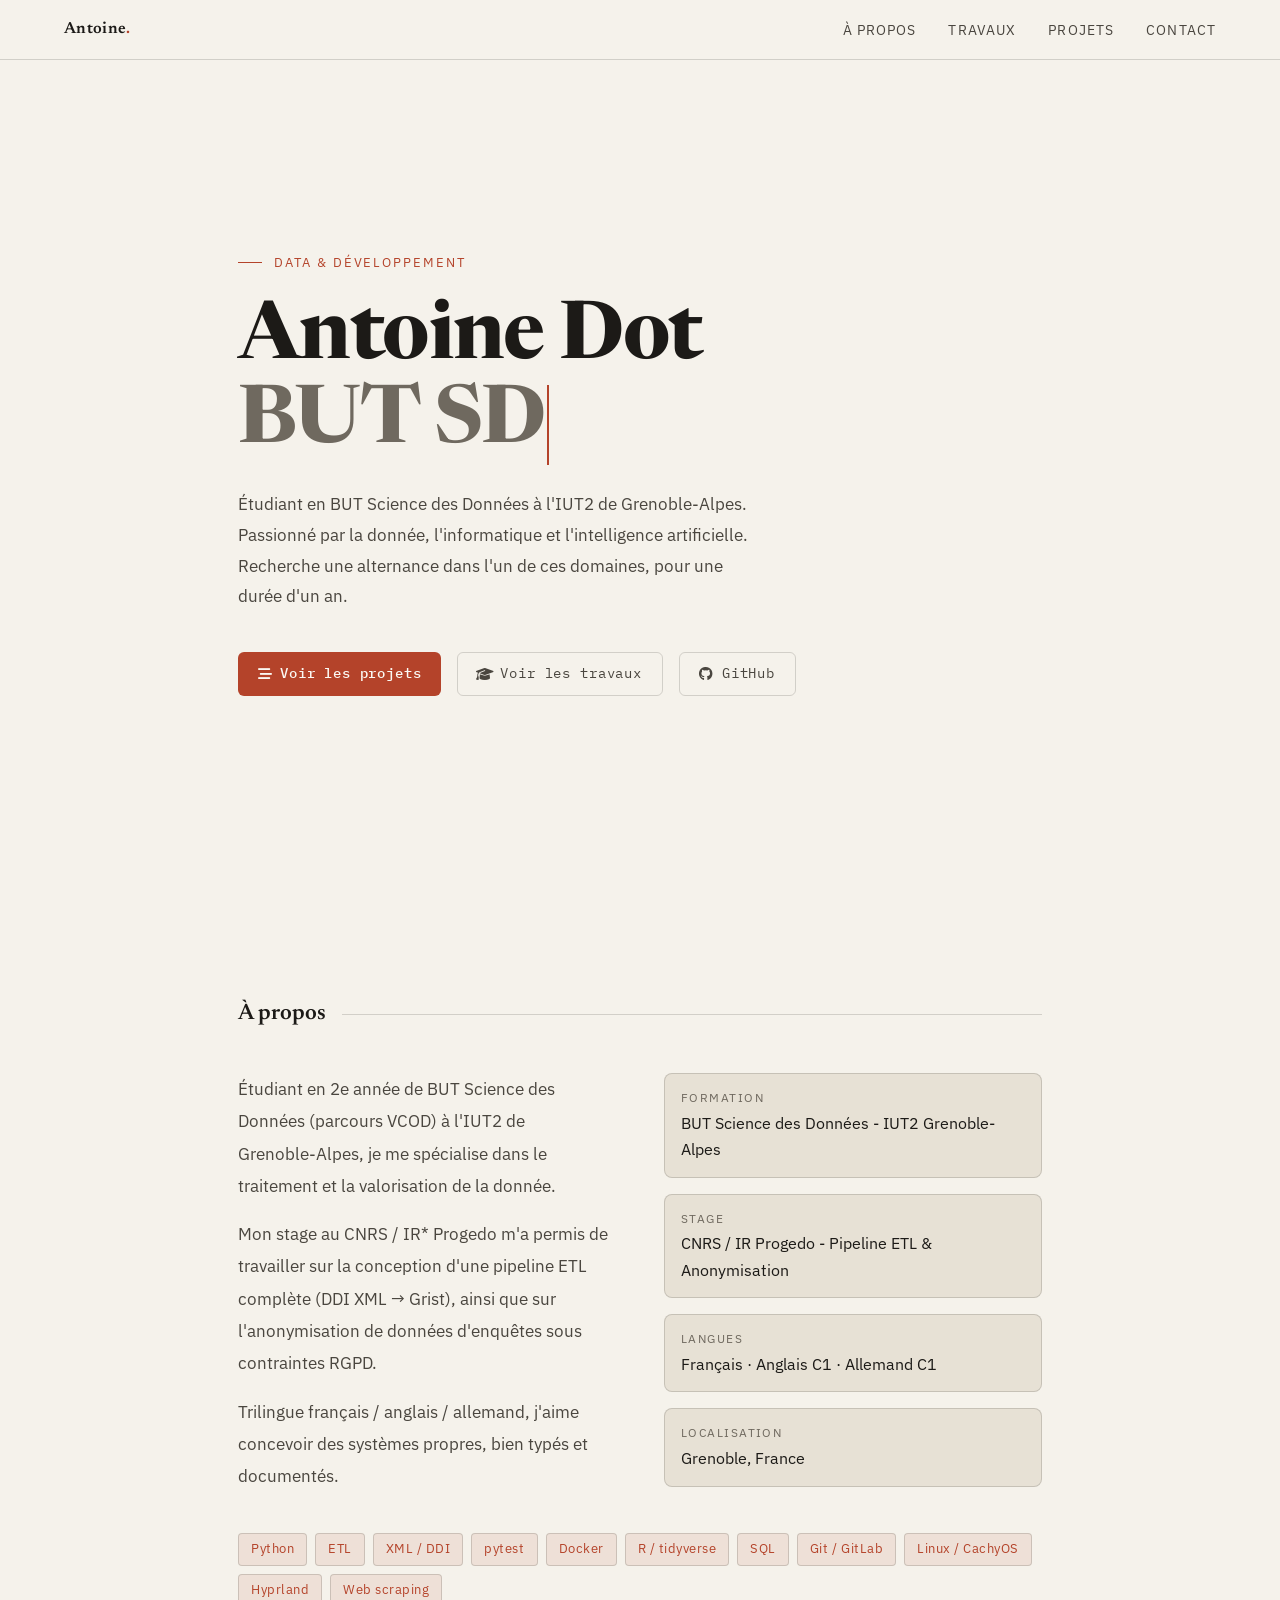
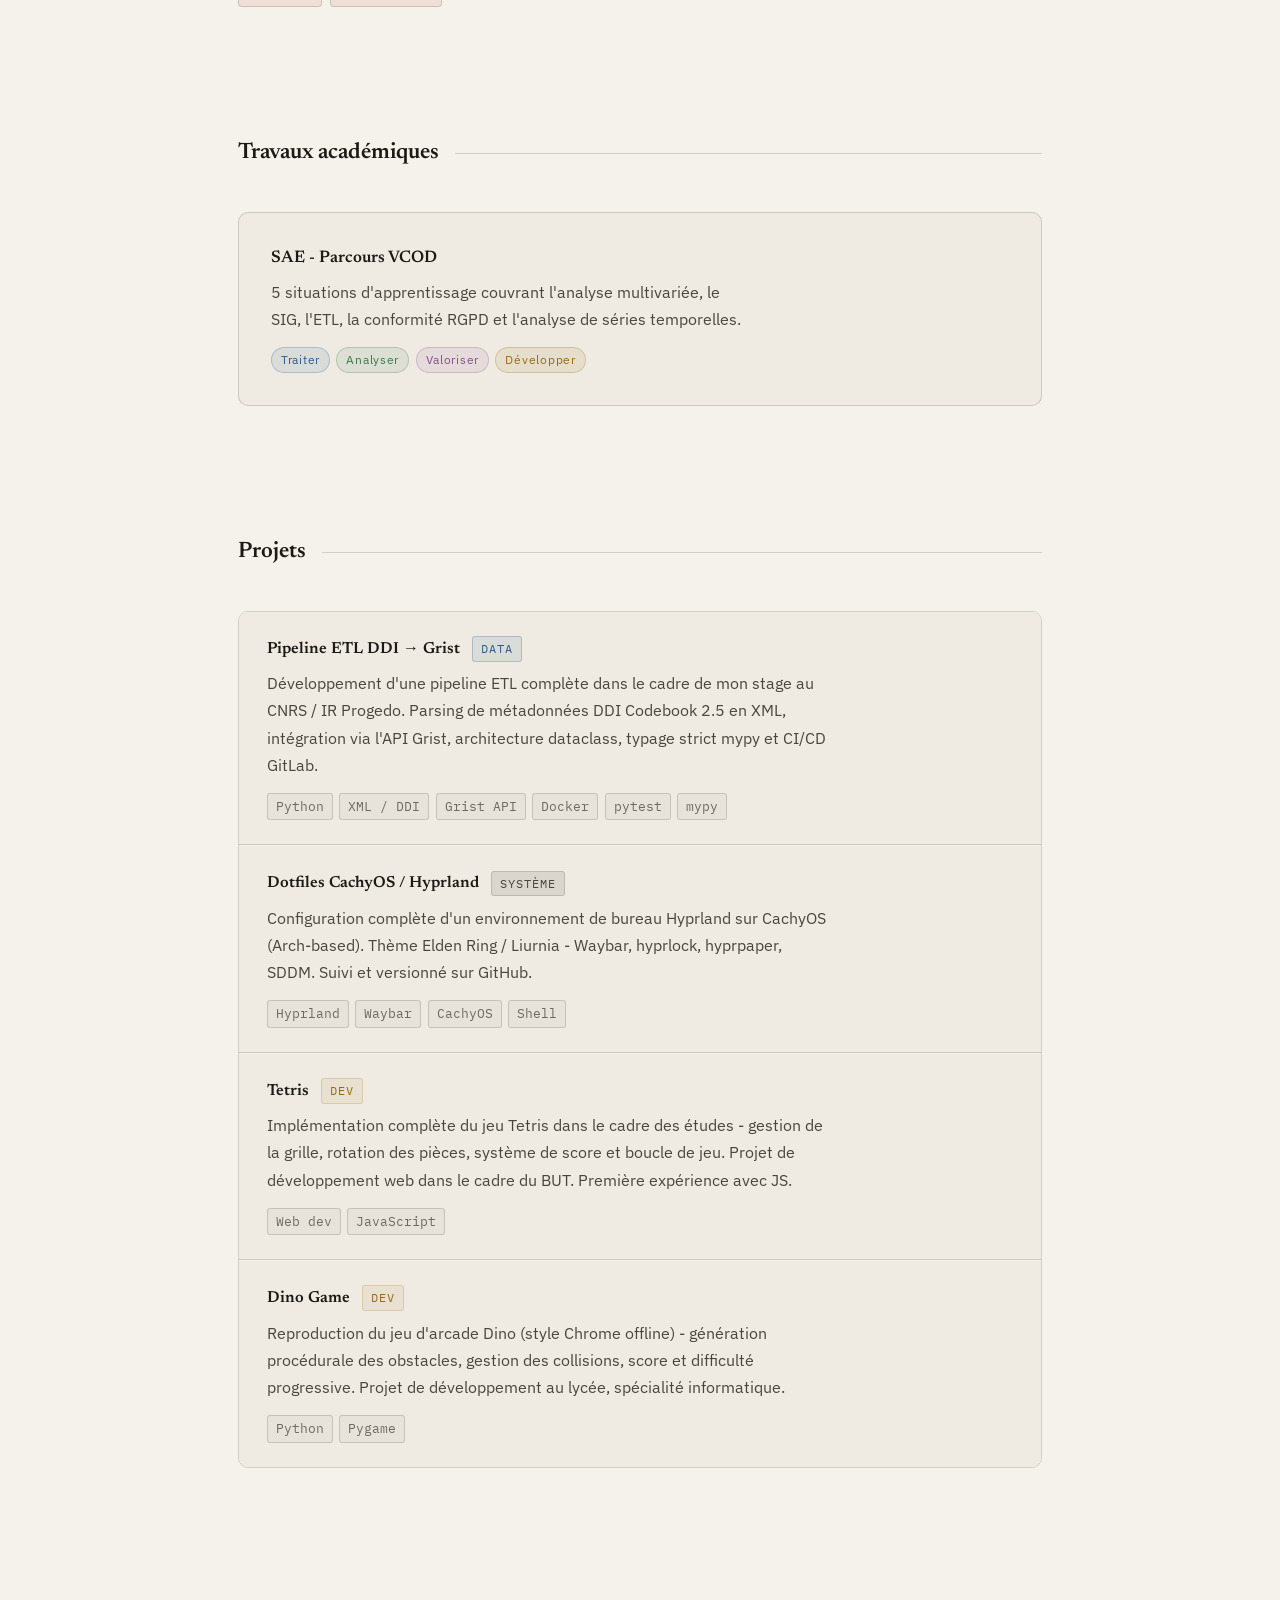
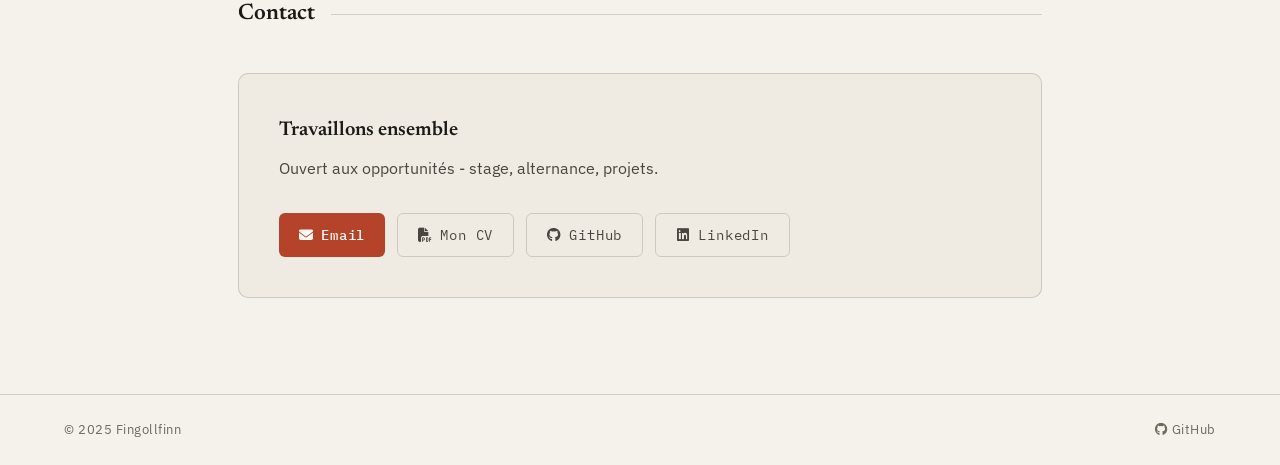
==== index.html @ bd3922f8 "style(theme): switch to editorial paper/ink palette and serif typography - light paper background, n" ====
<!DOCTYPE html>
<html lang="fr">
<head>
  <meta charset="UTF-8" />
  <meta name="viewport" content="width=device-width, initial-scale=1.0" />
  <title>Antoine - Portfolio</title>
  <link rel="preconnect" href="https://fonts.googleapis.com" />
  <link rel="preconnect" href="https://fonts.gstatic.com" crossorigin />
  <link rel="stylesheet" href="https://cdnjs.cloudflare.com/ajax/libs/font-awesome/6.5.1/css/all.min.css" integrity="sha512-DTOQO9RWCH3ppGqcWaEA1BIZOC6xxalwEsw9c2QQeAIftl+Vegovlnee1c9QX4TctnWMn13TZye+giMm8e2LwA==" crossorigin="crossorigin" referrerpolicy="no-referrer" />
  <link href="https://fonts.googleapis.com/css2?family=IBM+Plex+Mono:wght@400;500&family=IBM+Plex+Sans:ital,wght@0,400;0,500;0,600;1,400&family=Newsreader:ital,opsz,wght@0,6..72,400..700;1,6..72,400..700&display=swap" rel="stylesheet" />
  <link rel="stylesheet" href="styles/base.css" />
  <link rel="stylesheet" href="styles/style.css" />
</head>
<body>
 
  <!-- NAV -->
  <nav>
    <a href="#hero" class="nav-logo">Antoine<span>.</span></a>
    <ul class="nav-links">
      <li><a href="#about">À propos</a></li>
      <li><a href="#academic">Travaux</a></li>
      <li><a href="#projects">Projets</a></li>
      <li><a href="#contact">Contact</a></li>
    </ul>
  </nav>
 
  <main>
 
    <!-- HERO -->
    <section id="hero">
      <p class="hero-tag">Data &amp; Développement</p>
      <h1>
        Antoine Dot<br/>
        <span class="dim">BUT SD</span><span class="cursor"></span>
      </h1>
      <p class="hero-desc">
        Étudiant en BUT Science des Données à l'IUT2 de Grenoble&#8209;Alpes.
        Passionné par la donnée, l'informatique et l'intelligence artificielle.
        Recherche une alternance dans l'un de ces domaines, pour une durée d'un an.
      </p>
      <div class="hero-links">
        <a href="#projects" class="btn btn-primary">
          <i class="fa-solid fa-bars-staggered"></i>
          Voir les projets
        </a>
        <a href="#academic" class="btn btn-ghost">
          <i class="fa-solid fa-graduation-cap"></i>
          Voir les travaux
        </a>
        <a href="https://github.com/Fingollfinn" target="_blank" rel="noopener" class="btn btn-ghost">
          <i class="fa-brands fa-github"></i>
          GitHub
        </a>
      </div>
    </section>
 
    <!-- ABOUT -->
    <section id="about">
      <div class="section-header"><h2>À propos</h2></div>
      <div class="about-grid">
        <div class="about-text">
          <p>
            Étudiant en 2e année de BUT Science des Données (parcours VCOD) à l'IUT2 de Grenoble&#8209;Alpes,
            je me spécialise dans le traitement et la valorisation de la donnée.
          </p>
          <p>
            Mon stage au CNRS&nbsp;/ IR* Progedo m'a permis de travailler sur la conception d'une
            pipeline ETL complète (DDI XML → Grist), ainsi que sur l'anonymisation de données d'enquêtes
            sous contraintes RGPD.
          </p>
          <p>
            Trilingue français&nbsp;/ anglais&nbsp;/ allemand, j'aime concevoir des systèmes
            propres, bien typés et documentés.
          </p>
        </div>
        <div class="about-meta">
          <div class="meta-item">
            <span class="meta-label">Formation</span>
            <span class="meta-value">BUT Science des Données - IUT2 Grenoble-Alpes</span>
          </div>
          <div class="meta-item">
            <span class="meta-label">Stage</span>
            <span class="meta-value">CNRS / IR Progedo - Pipeline ETL &amp; Anonymisation</span>
          </div>
          <div class="meta-item">
            <span class="meta-label">Langues</span>
            <span class="meta-value">Français · Anglais C1 · Allemand C1</span>
          </div>
          <div class="meta-item">
            <span class="meta-label">Localisation</span>
            <span class="meta-value">Grenoble, France</span>
          </div>
        </div>
      </div>
      <div class="skills-strip">
        <span class="skill-tag">Python</span>
        <span class="skill-tag">ETL</span>
        <span class="skill-tag">XML / DDI</span>
        <span class="skill-tag">pytest</span>
        <span class="skill-tag">Docker</span>
        <span class="skill-tag">R / tidyverse</span>
        <span class="skill-tag">SQL</span>
        <span class="skill-tag">Git / GitLab</span>
        <span class="skill-tag">Linux / CachyOS</span>
        <span class="skill-tag">Hyprland</span>
        <span class="skill-tag">Web scraping</span>
      </div>
    </section>

    <!-- ACADEMIC -->
    <section id="academic">
      <div class="section-header"><h2>Travaux académiques</h2></div>
      <a href="academic/academic.html" class="academic-teaser">
        <div>
          <h3>SAE - Parcours VCOD</h3>
          <p>
            5 situations d'apprentissage couvrant l'analyse multivariée, le SIG, l'ETL,
            la conformité RGPD et l'analyse de séries temporelles.
          </p>
          <div class="comp-strip">
            <span class="comp-chip chip-t">Traiter</span>
            <span class="comp-chip chip-a">Analyser</span>
            <span class="comp-chip chip-v">Valoriser</span>
            <span class="comp-chip chip-d">Développer</span>
          </div>
        </div>
        <span class="teaser-arrow" aria-hidden="true">Voir plus ↗</span>
      </a>
    </section>
 
    <!-- PROJECTS -->
    <section id="projects">
      <div class="section-header"><h2>Projets</h2></div>
      <div class="projects-list">
 
        <!-- Pipeline Grist -->
        <a class="project-card" href="https://github.com/Fingollfinn/grist_pipeline" target="_blank" rel="noopener" aria-label="Pipeline ETL DDI → Grist">
          <div>
            <div class="project-top">
              <span class="project-name">Pipeline ETL DDI → Grist</span>
              <span class="project-badge badge-data">Data</span>
            </div>
            <p class="project-desc">
              Développement d'une pipeline ETL complète dans le cadre de mon stage au CNRS&nbsp;/ IR Progedo.
              Parsing de métadonnées DDI Codebook&nbsp;2.5 en XML, intégration via l'API Grist,
              architecture dataclass, typage strict mypy et CI/CD GitLab.
            </p>
            <div class="project-stack">
              <span class="stack-tag">Python</span>
              <span class="stack-tag">XML / DDI</span>
              <span class="stack-tag">Grist API</span>
              <span class="stack-tag">Docker</span>
              <span class="stack-tag">pytest</span>
              <span class="stack-tag">mypy</span>
            </div>
          </div>
          <span class="project-arrow" aria-hidden="true">↗</span>
        </a>

        <!-- Dotfiles -->
        <a class="project-card" href="https://github.com/Fingollfinn/dotfiles_uw" target="_blank" rel="noopener" aria-label="Dotfiles CachyOS / Hyprland">
          <div>
            <div class="project-top">
              <span class="project-name">Dotfiles CachyOS / Hyprland</span>
              <span class="project-badge badge-sys">Système</span>
            </div>
            <p class="project-desc">
              Configuration complète d'un environnement de bureau Hyprland sur CachyOS (Arch-based).
              Thème Elden Ring / Liurnia - Waybar, hyprlock, hyprpaper, SDDM. Suivi et versionné sur GitHub.
            </p>
            <div class="project-stack">
              <span class="stack-tag">Hyprland</span>
              <span class="stack-tag">Waybar</span>
              <span class="stack-tag">CachyOS</span>
              <span class="stack-tag">Shell</span>
            </div>
          </div>
          <span class="project-arrow" aria-hidden="true">↗</span>
        </a>
 
        <!-- Tetris -->
        <a class="project-card" href="https://github.com/Fingollfinn/Projet_web_arcade" target="_blank" rel="noopener" aria-label="Tetris">
          <div>
            <div class="project-top">
              <span class="project-name">Tetris</span>
              <span class="project-badge badge-dev">Dev</span>
            </div>
            <p class="project-desc">
              Implémentation complète du jeu Tetris dans le cadre des études - gestion de la grille, rotation des pièces,
              système de score et boucle de jeu. Projet de développement web dans le cadre du BUT. Première expérience avec JS.
            </p>
            <div class="project-stack">
              <span class="stack-tag">Web dev</span>
              <span class="stack-tag">JavaScript</span>
            </div>
          </div>
          <span class="project-arrow" aria-hidden="true">↗</span>
        </a>
 
        <!-- Dino Game -->
        <a class="project-card" href="https://github.com/Fingollfinn/ProjectDino" target="_blank" rel="noopener" aria-label="Dino Game">
          <div>
            <div class="project-top">
              <span class="project-name">Dino Game</span>
              <span class="project-badge badge-dev">Dev</span>
            </div>
            <p class="project-desc">
              Reproduction du jeu d'arcade Dino (style Chrome offline) - génération procédurale des obstacles,
              gestion des collisions, score et difficulté progressive. Projet de développement au lycée, spécialité informatique.
            </p>
            <div class="project-stack">
              <span class="stack-tag">Python</span>
              <span class="stack-tag">Pygame</span>
            </div>
          </div>
          <span class="project-arrow" aria-hidden="true">↗</span>
        </a>
 
      </div>
    </section>
 
    <!-- CONTACT -->
    <section id="contact">
      <div class="section-header"><h2>Contact</h2></div>
      <div class="contact-inner">
        <div class="contact-text">
          <h3>Travaillons ensemble</h3>
          <p>Ouvert aux opportunités - stage, alternance, projets.</p>
        </div>
        <div class="contact-actions">
          <a href="mailto:dotantoine67280@gmail.com" class="btn btn-primary">
            <i class="fa-solid fa-envelope"></i> 
            Email
          </a>

          <a href="assets/cv_adot.pdf" target="_blank" rel="noopener" class="btn btn-ghost" download>
            <i class="fa-solid fa-file-pdf"></i> 
            Mon CV
          </a>

          <a href="https://github.com/Fingollfinn" target="_blank" rel="noopener" class="btn btn-ghost">
            <i class="fa-brands fa-github"></i>
            GitHub
          </a>

          <a href="https://www.linkedin.com/in/antoine-dot-053016327" target="_blank" rel="noopener" class="btn btn-ghost">
            <i class="fa-brands fa-linkedin"></i> 
            LinkedIn
          </a>
        </div>
      </div>
    </section>

  </main>
 
  <footer>
    <span>© 2025 Fingollfinn</span>
    <div class="footer-links">
      <a href="https://github.com/Fingollfinn" target="_blank" rel="noopener">
        <i class="fa-brands fa-github"></i> GitHub
      </a>
    </div>
  </footer>
</body>
</html>
---- styles/base.css ----
/* ==========================================================================
   BASE — tokens, reset et éléments communs (nav, footer, tags, titres)
   Chargé par toutes les pages avant leur feuille spécifique.
   ========================================================================== */

*, *::before, *::after { box-sizing: border-box; margin: 0; padding: 0; }

:root {
    color-scheme: light;

    /* Palette — papier, encre, rouge brique */
    --bg: #f5f2eb;
    --bg-surface: #efebe2;
    --bg-card: #e7e1d5;
    --accent: #b4432a;
    --accent-hover: #8f3220;
    --on-accent: #fbf9f4;
    --text-primary: #1c1a17;
    --text-secondary: #4a463f;
    --text-muted: #6f695f;
    --border: color-mix(in srgb, var(--text-primary) 16%, transparent);
    --border-hover: color-mix(in srgb, var(--text-primary) 40%, transparent);
    --accent-dim: color-mix(in srgb, var(--accent) 10%, transparent);
    --accent-glow: color-mix(in srgb, var(--accent) 5%, transparent);
    --nav-bg: color-mix(in srgb, var(--bg) 94%, transparent);

    /* Compétences BUT SD — tons d'encre sourds, distincts de l'accent */
    --comp-traiter: #2f5d8a;
    --comp-analyser: #3d7a4f;
    --comp-valoriser: #8a4f8f;
    --comp-developper: #9a6a12;

    /* Bilan (points forts / axes d'amélioration) */
    --positive: var(--comp-analyser);
    --negative: var(--accent);

    /* Modale de zoom */
    --overlay: color-mix(in srgb, var(--text-primary) 90%, transparent);
    --overlay-text: #fbf9f4;

    /* Typographie */
    --font-display: 'Newsreader', Georgia, serif;
    --font-body: 'IBM Plex Sans', system-ui, sans-serif;
    --font-mono: 'IBM Plex Mono', ui-monospace, monospace;
    --fs-xs: 12px;
    --fs-tag: 13px;
    --fs-sm: 14px;
    --fs-body: 16px;
    --fs-base: 17px;
}

html { scroll-behavior: smooth; }

body {
    background: var(--bg);
    color: var(--text-primary);
    font-family: var(--font-body);
    font-size: var(--fs-base);
    line-height: 1.65;
    min-height: 100vh;
    -webkit-font-smoothing: antialiased;
}

main {
    max-width: 900px;
    margin: 0 auto;
    padding: 0 clamp(1.5rem, 5vw, 3rem);
}

/* ─── NAV ─── */
nav {
    position: fixed; top: 0; left: 0; right: 0; z-index: 100;
    display: flex; align-items: center; justify-content: space-between;
    padding: 0 clamp(1.5rem, 5vw, 4rem);
    height: 60px;
    background: var(--nav-bg);
    backdrop-filter: blur(12px);
}

.nav-logo {
    font-family: var(--font-display);
    font-size: 1rem;
    font-weight: 600;
    color: var(--text-primary);
    text-decoration: none;
    letter-spacing: 0.02em;
}

.nav-logo span { color: var(--accent); }

.nav-links {
    display: flex; gap: 2rem; list-style: none;
}

.nav-links a {
    color: var(--text-secondary);
    text-decoration: none;
    font-size: var(--fs-sm);
    letter-spacing: 0.08em;
    text-transform: uppercase;
    transition: color 0.2s;
}

.nav-links a:hover,
.nav-links a.active { color: var(--accent); }

/* ─── SECTION HEADERS ─── */
.section-header {
    display: flex;
    align-items: center;
    gap: 1rem;
}

.section-header h2 {
    font-family: var(--font-display);
    font-weight: 600;
    white-space: nowrap;
}

.section-header::after {
    content: '';
    flex: 1;
    height: 1px;
    background: var(--border);
}

/* ─── STACK TAGS ─── */
.stack-tag {
    font-family: var(--font-mono);
    font-size: var(--fs-tag);
    color: var(--text-muted);
    background: color-mix(in srgb, var(--text-primary) 3%, transparent);
    border: 1px solid var(--border);
    padding: 2px 8px;
    border-radius: 3px;
}

/* ─── FOOTER ─── */
footer {
    border-top: 1px solid var(--border);
    padding: 1.5rem clamp(1.5rem, 5vw, 4rem);
    display: flex;
    justify-content: space-between;
    align-items: center;
    color: var(--text-muted);
    font-size: var(--fs-tag);
    letter-spacing: 0.04em;
}

footer a {
    color: var(--text-muted);
    text-decoration: none;
    transition: color 0.2s;
}

footer a:hover { color: var(--accent); }

.footer-links { display: flex; gap: 1.5rem; }

/* ─── RESPONSIVE ─── */
@media (max-width: 640px) {
    nav { padding: 0 1.25rem; }
    .nav-links { gap: 1.25rem; }
}
---- styles/style.css ----
/* Page d'accueil — s'appuie sur base.css */

nav { border-bottom: 1px solid var(--border); }

section {
    padding: 6rem 0 2rem;
}

/* ─── HERO ─── */
#hero {
    min-height: 100vh;
    display: flex;
    flex-direction: column;
    justify-content: center;
    padding-top: 80px;
}

.hero-tag {
    font-size: var(--fs-tag);
    letter-spacing: 0.15em;
    text-transform: uppercase;
    color: var(--accent);
    margin-bottom: 1.5rem;
    display: flex;
    align-items: center;
    gap: 0.75rem;
}

.hero-tag::before {
    content: '';
    display: inline-block;
    width: 24px; height: 1px;
    background: var(--accent);
}

h1 {
    font-family: var(--font-display);
    font-size: clamp(2.8rem, 7vw, 5rem);
    font-weight: 700;
    line-height: 1.05;
    letter-spacing: -0.02em;
    color: var(--text-primary);
    margin-bottom: 1.5rem;
}

h1 .dim { color: var(--text-muted); }

.hero-desc {
    max-width: 520px;
    color: var(--text-secondary);
    font-size: var(--fs-base);
    line-height: 1.8;
    margin-bottom: 2.5rem;
}

.hero-links {
    display: flex; gap: 1rem; flex-wrap: wrap;
}

/* ─── BUTTONS & ICONS ─── */
.btn {
    display: inline-flex; align-items: center; gap: 0.5rem;
    padding: 0.6rem 1.25rem;
    border-radius: 6px;
    font-family: var(--font-mono);
    font-size: var(--fs-sm);
    letter-spacing: 0.06em;
    text-decoration: none;
    transition: all 0.2s;
    cursor: pointer;
    border: none;
}

.btn-primary {
    background: var(--accent);
    color: var(--on-accent);
    font-weight: 500;
}

.btn-primary:hover {
    background: var(--accent-hover);
    transform: translateY(-1px);
}

.btn-ghost {
    background: transparent;
    color: var(--text-secondary);
    border: 1px solid var(--border);
}

.btn-ghost:hover {
    color: var(--accent);
    border-color: var(--border-hover);
    background: var(--accent-glow);
}

/* Unified Shared Sizing Matrix for Inline Icons (SVGs & FontAwesome i tags) */
.btn svg,
.btn i {
    width: 14px;
    height: 14px;
    font-size: 14px;
    display: inline-flex;
    align-items: center;
    justify-content: center;
}

.btn svg { stroke: currentColor; fill: none; stroke-width: 1.8; }

/* ─── SECTION HEADERS ─── */
.section-header { margin-bottom: 2.5rem; }

.section-header h2 {
    font-size: 1.4rem;
    color: var(--text-primary);
}

/* ─── ABOUT ─── */
.about-grid {
    display: grid;
    grid-template-columns: repeat(auto-fit, minmax(280px, 1fr));
    gap: 3rem;
}

.about-text {
    color: var(--text-secondary);
    line-height: 1.9;
}

.about-text p + p { margin-top: 1rem; }

.about-text a {
    color: var(--accent);
    text-decoration: none;
}

.about-text a:hover { text-decoration: underline; }

.about-meta { display: flex; flex-direction: column; gap: 1rem; }

.meta-item {
    display: flex;
    flex-direction: column;
    gap: 2px;
    padding: 0.875rem 1rem;
    background: var(--bg-card);
    border: 1px solid var(--border);
    border-radius: 8px;
}

.meta-label {
    font-size: var(--fs-xs);
    letter-spacing: 0.12em;
    text-transform: uppercase;
    color: var(--text-muted);
}

.meta-value {
    color: var(--text-primary);
    font-size: var(--fs-body);
}

/* ─── SKILLS STRIP ─── */
.skills-strip {
    display: flex;
    flex-wrap: wrap;
    gap: 0.5rem;
    margin-top: 2.5rem;
}

.skill-tag {
    padding: 0.3rem 0.75rem;
    background: var(--accent-dim);
    border: 1px solid var(--border);
    border-radius: 4px;
    font-size: var(--fs-tag);
    color: var(--accent);
    letter-spacing: 0.04em;
}

/* ─── PROJECTS ─── */
.projects-list {
    display: flex;
    flex-direction: column;
    gap: 1px;
    border: 1px solid var(--border);
    border-radius: 10px;
    overflow: hidden;
}

.project-card {
    background: var(--bg-surface);
    padding: 1.5rem 1.75rem;
    display: grid;
    grid-template-columns: 1fr auto;
    gap: 0 2rem;
    align-items: start;
    border-bottom: 1px solid var(--border);
    text-decoration: none;
    transition: background 0.2s;
    position: relative;
}

.project-card:last-child { border-bottom: none; }
.project-card:hover { background: var(--bg-card); }

.project-top {
    display: flex;
    align-items: center;
    gap: 0.75rem;
    margin-bottom: 0.5rem;
}

.project-name {
    font-family: var(--font-display);
    font-size: 1rem;
    font-weight: 600;
    color: var(--text-primary);
}

.project-badge {
    font-size: var(--fs-xs);
    letter-spacing: 0.08em;
    text-transform: uppercase;
    padding: 2px 8px;
    border-radius: 3px;
    font-family: var(--font-mono);
}

.badge-data {
    background: color-mix(in srgb, var(--comp-traiter) 10%, transparent);
    color: var(--comp-traiter);
    border: 1px solid color-mix(in srgb, var(--comp-traiter) 25%, transparent);
}

.badge-dev {
    background: color-mix(in srgb, var(--comp-developper) 8%, transparent);
    color: var(--comp-developper);
    border: 1px solid color-mix(in srgb, var(--comp-developper) 20%, transparent);
}

.badge-sys {
    background: color-mix(in srgb, var(--text-secondary) 12%, transparent);
    color: var(--text-secondary);
    border: 1px solid color-mix(in srgb, var(--text-secondary) 20%, transparent);
}

.badge-web {
    background: color-mix(in srgb, var(--comp-analyser) 8%, transparent);
    color: var(--comp-analyser);
    border: 1px solid color-mix(in srgb, var(--comp-analyser) 20%, transparent);
}

.project-desc,
.academic-teaser p {
    color: var(--text-secondary);
    font-size: var(--fs-body);
    line-height: 1.7;
    max-width: 560px;
}

.academic-teaser p { max-width: 480px; }

.project-stack {
    display: flex;
    flex-wrap: wrap;
    gap: 0.4rem;
    margin-top: 0.875rem;
}

/* ─── ACADEMIC TEASER ─── */
.academic-teaser {
    background: var(--bg-surface);
    border: 1px solid var(--border);
    border-radius: 10px;
    padding: 2rem;
    display: grid;
    grid-template-columns: 1fr auto;
    gap: 1.5rem 2rem;
    align-items: center;
    text-decoration: none;
    color: inherit;
    transition: border-color 0.2s, box-shadow 0.2s;
}

.academic-teaser:hover {
    border-color: var(--border-hover);
    box-shadow: 0 0 0 1px color-mix(in srgb, var(--accent) 8%, transparent);
}

.academic-teaser h3 {
    font-family: var(--font-display);
    font-size: 1.05rem;
    font-weight: 600;
    margin-bottom: 0.4rem;
    color: var(--text-primary);
}

.comp-strip {
    display: flex;
    flex-wrap: wrap;
    gap: 0.4rem;
    margin-top: 0.875rem;
}

.comp-chip {
    font-size: var(--fs-xs);
    letter-spacing: 0.06em;
    padding: 2px 9px;
    border-radius: 20px;
    border: 1px solid color-mix(in srgb, var(--chip) 25%, transparent);
    background: color-mix(in srgb, var(--chip) 10%, transparent);
    color: var(--chip);
}

.chip-t { --chip: var(--comp-traiter); }
.chip-a { --chip: var(--comp-analyser); }
.chip-v { --chip: var(--comp-valoriser); }
.chip-d { --chip: var(--comp-developper); }

/* Unified Hover Interactions for Navigation Elements */
.project-arrow,
.teaser-arrow {
    font-size: 1.1rem;
    color: var(--accent);
    opacity: 0;
    transition: opacity 0.2s, transform 0.2s;
    align-self: center;
}

.academic-teaser:hover .teaser-arrow,
.project-card:hover .project-arrow {
    opacity: 1;
    transform: translate(2px, -2px);
}

/* ─── CONTACT ─── */
#contact { padding-bottom: 6rem; }

.contact-inner {
    background: var(--bg-surface);
    border: 1px solid var(--border);
    border-radius: 10px;
    padding: 2.5rem;
    display: flex;
    align-items: center;
    justify-content: space-between;
    gap: 2rem;
    flex-wrap: wrap;
}

.contact-text h3 {
    font-family: var(--font-display);
    font-size: 1.25rem;
    font-weight: 600;
    margin-bottom: 0.5rem;
}

.contact-text p {
    color: var(--text-secondary);
    font-size: var(--fs-body);
}

.contact-actions { display: flex; gap: 0.75rem; flex-wrap: wrap; }

/* ─── CURSOR LINE ─── */
.cursor {
    display: inline-block;
    width: 2px; height: 1em;
    background: var(--accent);
    margin-left: 3px;
    vertical-align: middle;
    animation: blink 1s step-end infinite;
}

@keyframes blink { 0%, 100% { opacity: 1; } 50% { opacity: 0; } }

/* ─── RESPONSIVE ─── */
@media (max-width: 640px) {
    .project-card { grid-template-columns: 1fr; }
    .academic-teaser { grid-template-columns: 1fr; }
    .project-arrow, .teaser-arrow { display: none; }
    .contact-inner { flex-direction: column; align-items: flex-start; }
}
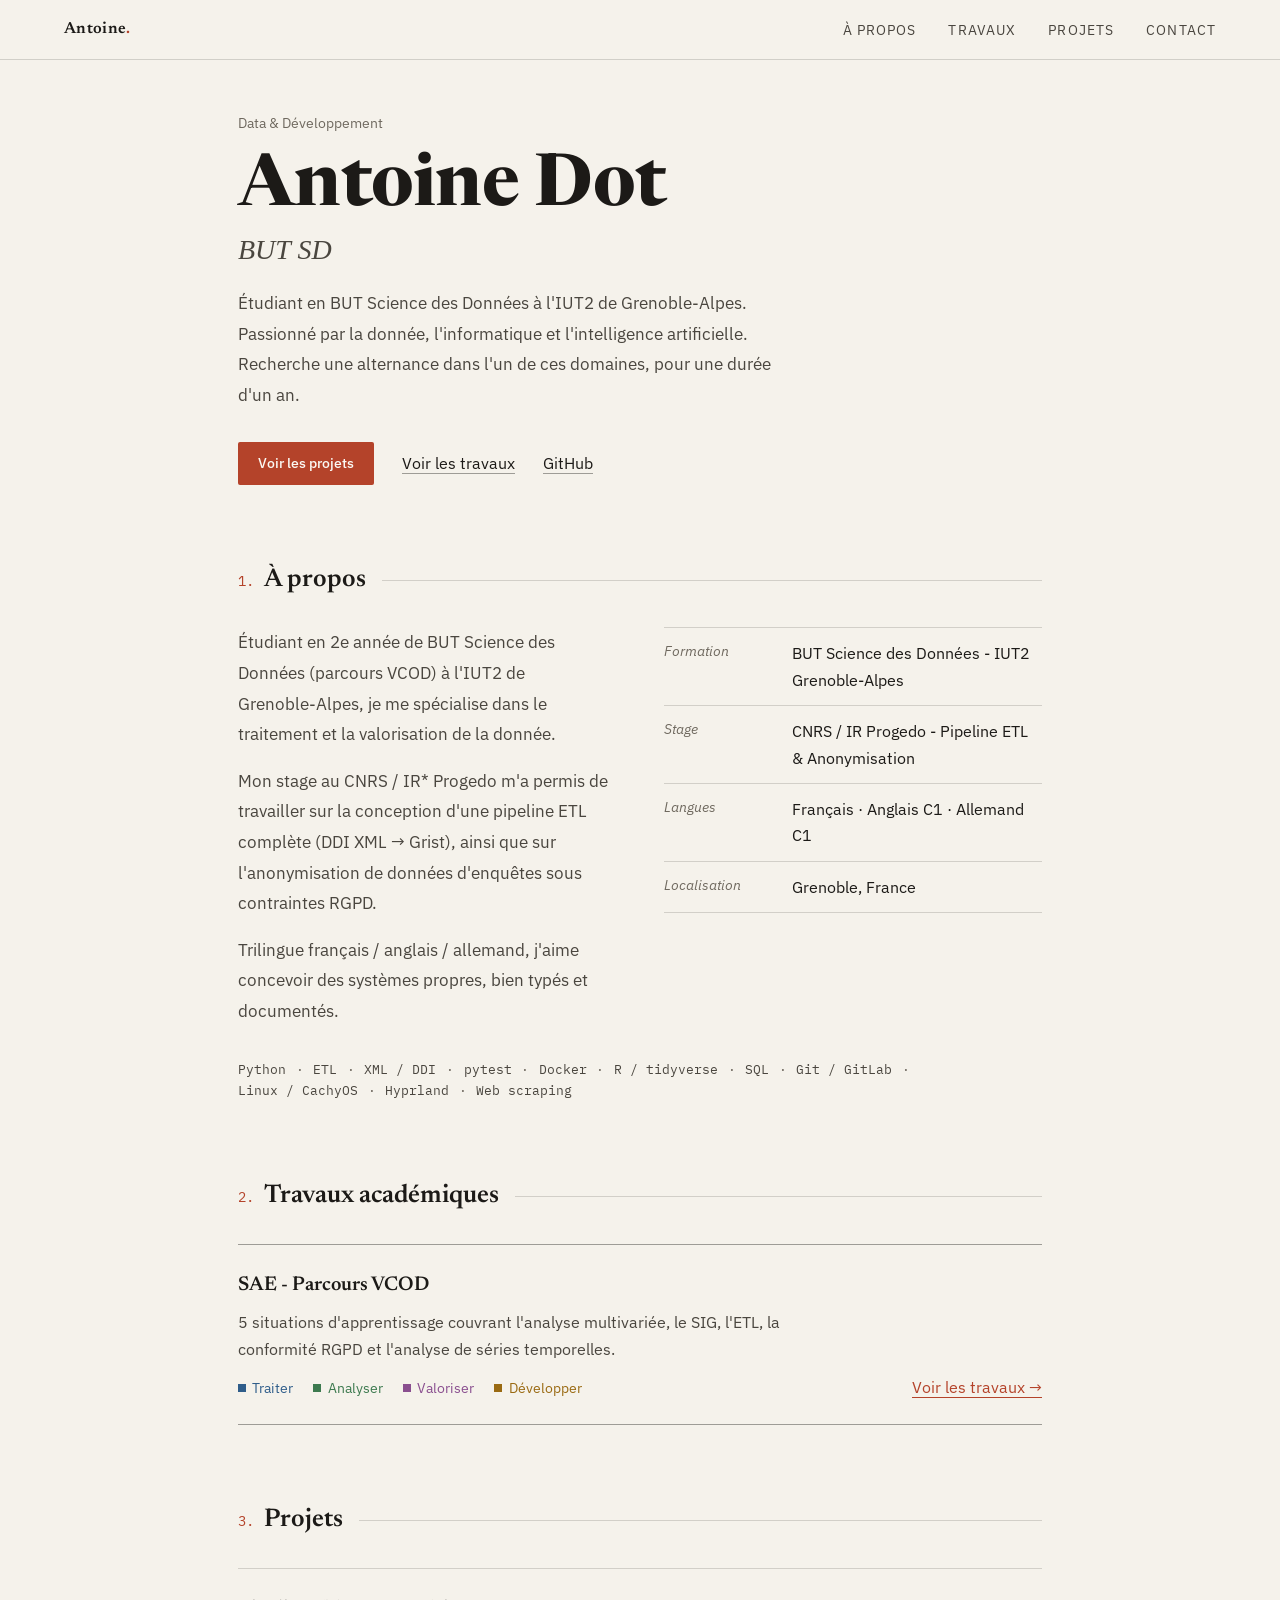
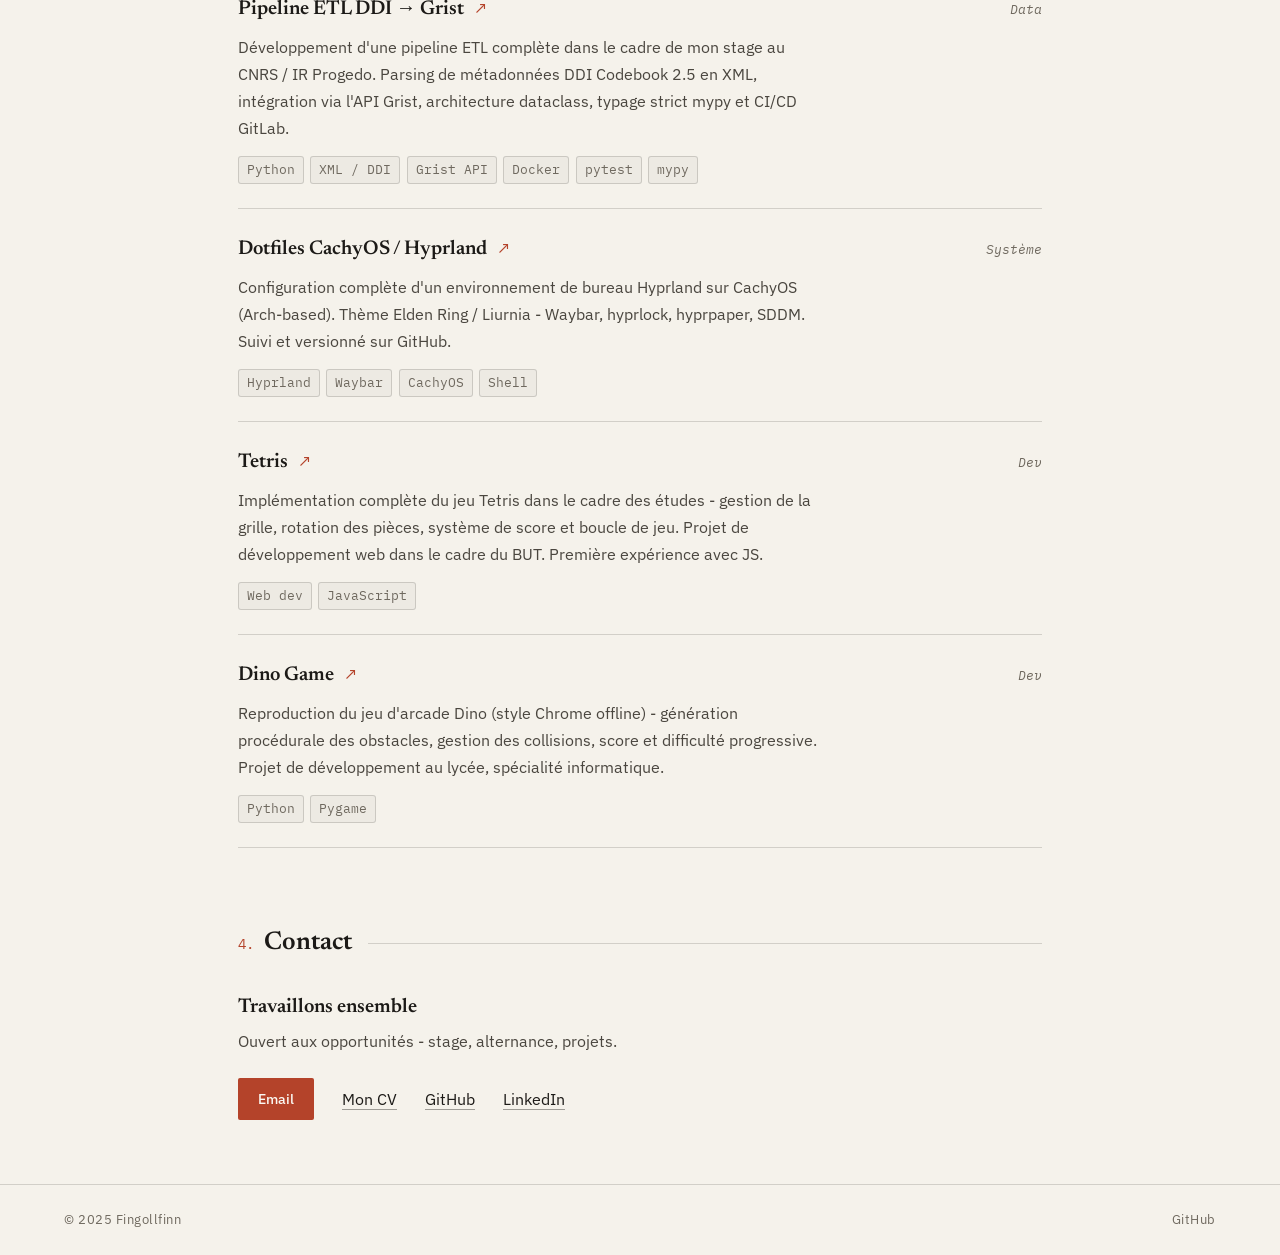
==== commit 138720e4: "style(home): editorial layout for the landing page Hero: no full-height block, no blinking cursor or" ====
--- a/index.html
+++ b/index.html
@@ -6,7 +6,6 @@
   <title>Antoine - Portfolio</title>
   <link rel="preconnect" href="https://fonts.googleapis.com" />
   <link rel="preconnect" href="https://fonts.gstatic.com" crossorigin />
-  <link rel="stylesheet" href="https://cdnjs.cloudflare.com/ajax/libs/font-awesome/6.5.1/css/all.min.css" integrity="sha512-DTOQO9RWCH3ppGqcWaEA1BIZOC6xxalwEsw9c2QQeAIftl+Vegovlnee1c9QX4TctnWMn13TZye+giMm8e2LwA==" crossorigin="crossorigin" referrerpolicy="no-referrer" />
   <link href="https://fonts.googleapis.com/css2?family=IBM+Plex+Mono:wght@400;500&family=IBM+Plex+Sans:ital,wght@0,400;0,500;0,600;1,400&family=Newsreader:ital,opsz,wght@0,6..72,400..700;1,6..72,400..700&display=swap" rel="stylesheet" />
   <link rel="stylesheet" href="styles/base.css" />
   <link rel="stylesheet" href="styles/style.css" />
@@ -30,8 +29,8 @@
     <section id="hero">
       <p class="hero-tag">Data &amp; Développement</p>
       <h1>
-        Antoine Dot<br/>
-        <span class="dim">BUT SD</span><span class="cursor"></span>
+        Antoine Dot
+        <span class="subtitle">BUT SD</span>
       </h1>
       <p class="hero-desc">
         Étudiant en BUT Science des Données à l'IUT2 de Grenoble&#8209;Alpes.
@@ -39,16 +38,13 @@
         Recherche une alternance dans l'un de ces domaines, pour une durée d'un an.
       </p>
       <div class="hero-links">
-        <a href="#projects" class="btn btn-primary">
-          <i class="fa-solid fa-bars-staggered"></i>
+        <a href="#projects" class="btn">
           Voir les projets
         </a>
-        <a href="#academic" class="btn btn-ghost">
-          <i class="fa-solid fa-graduation-cap"></i>
+        <a href="#academic" class="link-text">
           Voir les travaux
         </a>
-        <a href="https://github.com/Fingollfinn" target="_blank" rel="noopener" class="btn btn-ghost">
-          <i class="fa-brands fa-github"></i>
+        <a href="https://github.com/Fingollfinn" target="_blank" rel="noopener" class="link-text">
           GitHub
         </a>
       </div>
@@ -73,38 +69,26 @@
             propres, bien typés et documentés.
           </p>
         </div>
-        <div class="about-meta">
-          <div class="meta-item">
-            <span class="meta-label">Formation</span>
-            <span class="meta-value">BUT Science des Données - IUT2 Grenoble-Alpes</span>
-          </div>
-          <div class="meta-item">
-            <span class="meta-label">Stage</span>
-            <span class="meta-value">CNRS / IR Progedo - Pipeline ETL &amp; Anonymisation</span>
-          </div>
-          <div class="meta-item">
-            <span class="meta-label">Langues</span>
-            <span class="meta-value">Français · Anglais C1 · Allemand C1</span>
-          </div>
-          <div class="meta-item">
-            <span class="meta-label">Localisation</span>
-            <span class="meta-value">Grenoble, France</span>
-          </div>
-        </div>
-      </div>
-      <div class="skills-strip">
-        <span class="skill-tag">Python</span>
-        <span class="skill-tag">ETL</span>
-        <span class="skill-tag">XML / DDI</span>
-        <span class="skill-tag">pytest</span>
-        <span class="skill-tag">Docker</span>
-        <span class="skill-tag">R / tidyverse</span>
-        <span class="skill-tag">SQL</span>
-        <span class="skill-tag">Git / GitLab</span>
-        <span class="skill-tag">Linux / CachyOS</span>
-        <span class="skill-tag">Hyprland</span>
-        <span class="skill-tag">Web scraping</span>
-      </div>
+        <dl class="about-meta">
+          <div class="meta-row"><dt>Formation</dt><dd>BUT Science des Données - IUT2 Grenoble-Alpes</dd></div>
+          <div class="meta-row"><dt>Stage</dt><dd>CNRS / IR Progedo - Pipeline ETL &amp; Anonymisation</dd></div>
+          <div class="meta-row"><dt>Langues</dt><dd>Français · Anglais C1 · Allemand C1</dd></div>
+          <div class="meta-row"><dt>Localisation</dt><dd>Grenoble, France</dd></div>
+        </dl>
+      </div>
+      <ul class="skills-strip">
+        <li>Python</li>
+        <li>ETL</li>
+        <li>XML / DDI</li>
+        <li>pytest</li>
+        <li>Docker</li>
+        <li>R / tidyverse</li>
+        <li>SQL</li>
+        <li>Git / GitLab</li>
+        <li>Linux / CachyOS</li>
+        <li>Hyprland</li>
+        <li>Web scraping</li>
+      </ul>
     </section>
 
     <!-- ACADEMIC -->
@@ -113,18 +97,18 @@
       <a href="academic/academic.html" class="academic-teaser">
         <div>
           <h3>SAE - Parcours VCOD</h3>
-          <p>
+          <p class="teaser-desc">
             5 situations d'apprentissage couvrant l'analyse multivariée, le SIG, l'ETL,
             la conformité RGPD et l'analyse de séries temporelles.
           </p>
-          <div class="comp-strip">
+          <p class="comp-strip">
             <span class="comp-chip chip-t">Traiter</span>
             <span class="comp-chip chip-a">Analyser</span>
             <span class="comp-chip chip-v">Valoriser</span>
             <span class="comp-chip chip-d">Développer</span>
-          </div>
-        </div>
-        <span class="teaser-arrow" aria-hidden="true">Voir plus ↗</span>
+          </p>
+        </div>
+        <span class="teaser-link">Voir les travaux →</span>
       </a>
     </section>
  
@@ -138,7 +122,8 @@
           <div>
             <div class="project-top">
               <span class="project-name">Pipeline ETL DDI → Grist</span>
-              <span class="project-badge badge-data">Data</span>
+              <span class="project-arrow" aria-hidden="true">↗</span>
+              <span class="project-badge">Data</span>
             </div>
             <p class="project-desc">
               Développement d'une pipeline ETL complète dans le cadre de mon stage au CNRS&nbsp;/ IR Progedo.
@@ -154,7 +139,6 @@
               <span class="stack-tag">mypy</span>
             </div>
           </div>
-          <span class="project-arrow" aria-hidden="true">↗</span>
         </a>
 
         <!-- Dotfiles -->
@@ -162,7 +146,8 @@
           <div>
             <div class="project-top">
               <span class="project-name">Dotfiles CachyOS / Hyprland</span>
-              <span class="project-badge badge-sys">Système</span>
+              <span class="project-arrow" aria-hidden="true">↗</span>
+              <span class="project-badge">Système</span>
             </div>
             <p class="project-desc">
               Configuration complète d'un environnement de bureau Hyprland sur CachyOS (Arch-based).
@@ -175,7 +160,6 @@
               <span class="stack-tag">Shell</span>
             </div>
           </div>
-          <span class="project-arrow" aria-hidden="true">↗</span>
         </a>
  
         <!-- Tetris -->
@@ -183,7 +167,8 @@
           <div>
             <div class="project-top">
               <span class="project-name">Tetris</span>
-              <span class="project-badge badge-dev">Dev</span>
+              <span class="project-arrow" aria-hidden="true">↗</span>
+              <span class="project-badge">Dev</span>
             </div>
             <p class="project-desc">
               Implémentation complète du jeu Tetris dans le cadre des études - gestion de la grille, rotation des pièces,
@@ -194,7 +179,6 @@
               <span class="stack-tag">JavaScript</span>
             </div>
           </div>
-          <span class="project-arrow" aria-hidden="true">↗</span>
         </a>
  
         <!-- Dino Game -->
@@ -202,7 +186,8 @@
           <div>
             <div class="project-top">
               <span class="project-name">Dino Game</span>
-              <span class="project-badge badge-dev">Dev</span>
+              <span class="project-arrow" aria-hidden="true">↗</span>
+              <span class="project-badge">Dev</span>
             </div>
             <p class="project-desc">
               Reproduction du jeu d'arcade Dino (style Chrome offline) - génération procédurale des obstacles,
@@ -213,7 +198,6 @@
               <span class="stack-tag">Pygame</span>
             </div>
           </div>
-          <span class="project-arrow" aria-hidden="true">↗</span>
         </a>
  
       </div>
@@ -228,23 +212,19 @@
           <p>Ouvert aux opportunités - stage, alternance, projets.</p>
         </div>
         <div class="contact-actions">
-          <a href="mailto:dotantoine67280@gmail.com" class="btn btn-primary">
-            <i class="fa-solid fa-envelope"></i> 
+          <a href="mailto:dotantoine67280@gmail.com" class="btn">
             Email
           </a>
 
-          <a href="assets/cv_adot.pdf" target="_blank" rel="noopener" class="btn btn-ghost" download>
-            <i class="fa-solid fa-file-pdf"></i> 
+          <a href="assets/cv_adot.pdf" target="_blank" rel="noopener" class="link-text" download>
             Mon CV
           </a>
 
-          <a href="https://github.com/Fingollfinn" target="_blank" rel="noopener" class="btn btn-ghost">
-            <i class="fa-brands fa-github"></i>
+          <a href="https://github.com/Fingollfinn" target="_blank" rel="noopener" class="link-text">
             GitHub
           </a>
 
-          <a href="https://www.linkedin.com/in/antoine-dot-053016327" target="_blank" rel="noopener" class="btn btn-ghost">
-            <i class="fa-brands fa-linkedin"></i> 
+          <a href="https://www.linkedin.com/in/antoine-dot-053016327" target="_blank" rel="noopener" class="link-text">
             LinkedIn
           </a>
         </div>
@@ -257,7 +237,7 @@
     <span>© 2025 Fingollfinn</span>
     <div class="footer-links">
       <a href="https://github.com/Fingollfinn" target="_blank" rel="noopener">
-        <i class="fa-brands fa-github"></i> GitHub
+          GitHub
       </a>
     </div>
   </footer>
--- a/styles/base.css
+++ b/styles/base.css
@@ -68,7 +68,7 @@
 }
 
 /* ─── NAV ─── */
-nav {
+body > nav {
     position: fixed; top: 0; left: 0; right: 0; z-index: 100;
     display: flex; align-items: center; justify-content: space-between;
     padding: 0 clamp(1.5rem, 5vw, 4rem);
@@ -159,6 +159,6 @@
 
 /* ─── RESPONSIVE ─── */
 @media (max-width: 640px) {
-    nav { padding: 0 1.25rem; }
+    body > nav { padding: 0 1.25rem; }
     .nav-links { gap: 1.25rem; }
 }
--- a/styles/style.css
+++ b/styles/style.css
@@ -1,161 +1,138 @@
 /* Page d'accueil — s'appuie sur base.css */
 
-nav { border-bottom: 1px solid var(--border); }
+body > nav { border-bottom: 1px solid var(--border); }
+
+main { counter-reset: section; }
 
 section {
-    padding: 6rem 0 2rem;
+    padding: 4rem 0 1rem;
 }
 
 /* ─── HERO ─── */
 #hero {
-    min-height: 100vh;
-    display: flex;
-    flex-direction: column;
-    justify-content: center;
-    padding-top: 80px;
+    padding-top: 7rem;
+    padding-bottom: 1rem;
 }
 
 .hero-tag {
-    font-size: var(--fs-tag);
-    letter-spacing: 0.15em;
-    text-transform: uppercase;
-    color: var(--accent);
-    margin-bottom: 1.5rem;
-    display: flex;
-    align-items: center;
-    gap: 0.75rem;
-}
-
-.hero-tag::before {
-    content: '';
-    display: inline-block;
-    width: 24px; height: 1px;
-    background: var(--accent);
+    font-size: var(--fs-sm);
+    color: var(--text-muted);
+    margin-bottom: 1rem;
 }
 
 h1 {
     font-family: var(--font-display);
-    font-size: clamp(2.8rem, 7vw, 5rem);
+    font-size: clamp(2.6rem, 7vw, 4.5rem);
     font-weight: 700;
     line-height: 1.05;
-    letter-spacing: -0.02em;
+    letter-spacing: -0.01em;
     color: var(--text-primary);
     margin-bottom: 1.5rem;
 }
 
-h1 .dim { color: var(--text-muted); }
+h1 .subtitle {
+    display: block;
+    margin-top: 0.5rem;
+    font-size: clamp(1.25rem, 3vw, 1.75rem);
+    font-style: italic;
+    font-weight: 400;
+    letter-spacing: 0;
+    color: var(--text-secondary);
+}
 
 .hero-desc {
-    max-width: 520px;
+    max-width: 560px;
     color: var(--text-secondary);
     font-size: var(--fs-base);
     line-height: 1.8;
-    margin-bottom: 2.5rem;
+    margin-bottom: 2rem;
 }
 
 .hero-links {
-    display: flex; gap: 1rem; flex-wrap: wrap;
-}
-
-/* ─── BUTTONS & ICONS ─── */
+    display: flex; gap: 0.75rem 1.75rem; flex-wrap: wrap; align-items: center;
+}
+
+/* ─── BUTTONS & LINKS ─── */
 .btn {
-    display: inline-flex; align-items: center; gap: 0.5rem;
+    display: inline-block;
     padding: 0.6rem 1.25rem;
-    border-radius: 6px;
-    font-family: var(--font-mono);
-    font-size: var(--fs-sm);
-    letter-spacing: 0.06em;
-    text-decoration: none;
-    transition: all 0.2s;
-    cursor: pointer;
-    border: none;
-}
-
-.btn-primary {
+    border-radius: 2px;
     background: var(--accent);
     color: var(--on-accent);
+    font-family: var(--font-body);
+    font-size: var(--fs-sm);
     font-weight: 500;
-}
-
-.btn-primary:hover {
-    background: var(--accent-hover);
-    transform: translateY(-1px);
-}
-
-.btn-ghost {
-    background: transparent;
-    color: var(--text-secondary);
-    border: 1px solid var(--border);
-}
-
-.btn-ghost:hover {
+    text-decoration: none;
+    transition: background-color 0.2s;
+}
+
+.btn:hover { background: var(--accent-hover); }
+
+.link-text {
+    color: var(--text-primary);
+    font-size: var(--fs-body);
+    text-decoration: underline;
+    text-underline-offset: 0.25em;
+    text-decoration-thickness: 1px;
+    text-decoration-color: var(--border-hover);
+    transition: color 0.2s, text-decoration-color 0.2s;
+}
+
+.link-text:hover {
     color: var(--accent);
-    border-color: var(--border-hover);
-    background: var(--accent-glow);
-}
-
-/* Unified Shared Sizing Matrix for Inline Icons (SVGs & FontAwesome i tags) */
-.btn svg,
-.btn i {
-    width: 14px;
-    height: 14px;
-    font-size: 14px;
-    display: inline-flex;
-    align-items: center;
-    justify-content: center;
-}
-
-.btn svg { stroke: currentColor; fill: none; stroke-width: 1.8; }
+    text-decoration-color: var(--accent);
+}
 
 /* ─── SECTION HEADERS ─── */
-.section-header { margin-bottom: 2.5rem; }
+.section-header { margin-bottom: 2rem; }
 
 .section-header h2 {
-    font-size: 1.4rem;
-    color: var(--text-primary);
+    font-size: 1.6rem;
+    line-height: 1.2;
+    color: var(--text-primary);
+}
+
+.section-header h2::before {
+    counter-increment: section;
+    content: counter(section) ".";
+    margin-right: 0.6rem;
+    font-family: var(--font-mono);
+    font-size: var(--fs-sm);
+    font-weight: 400;
+    color: var(--accent);
 }
 
 /* ─── ABOUT ─── */
 .about-grid {
     display: grid;
     grid-template-columns: repeat(auto-fit, minmax(280px, 1fr));
-    gap: 3rem;
+    gap: 2.5rem 3rem;
 }
 
 .about-text {
     color: var(--text-secondary);
-    line-height: 1.9;
+    line-height: 1.8;
 }
 
 .about-text p + p { margin-top: 1rem; }
 
-.about-text a {
-    color: var(--accent);
-    text-decoration: none;
-}
-
-.about-text a:hover { text-decoration: underline; }
-
-.about-meta { display: flex; flex-direction: column; gap: 1rem; }
-
-.meta-item {
-    display: flex;
-    flex-direction: column;
-    gap: 2px;
-    padding: 0.875rem 1rem;
-    background: var(--bg-card);
-    border: 1px solid var(--border);
-    border-radius: 8px;
-}
-
-.meta-label {
-    font-size: var(--fs-xs);
-    letter-spacing: 0.12em;
-    text-transform: uppercase;
+.about-meta { border-top: 1px solid var(--border); align-self: start; }
+
+.meta-row {
+    display: grid;
+    grid-template-columns: 7rem 1fr;
+    gap: 1rem;
+    padding: 0.75rem 0;
+    border-bottom: 1px solid var(--border);
+}
+
+.meta-row dt {
+    font-size: var(--fs-sm);
+    font-style: italic;
     color: var(--text-muted);
 }
 
-.meta-value {
+.meta-row dd {
     color: var(--text-primary);
     font-size: var(--fs-body);
 }
@@ -164,153 +141,78 @@
 .skills-strip {
     display: flex;
     flex-wrap: wrap;
-    gap: 0.5rem;
-    margin-top: 2.5rem;
-}
-
-.skill-tag {
-    padding: 0.3rem 0.75rem;
-    background: var(--accent-dim);
-    border: 1px solid var(--border);
-    border-radius: 4px;
+    list-style: none;
+    margin-top: 2rem;
+    font-family: var(--font-mono);
     font-size: var(--fs-tag);
-    color: var(--accent);
-    letter-spacing: 0.04em;
-}
-
-/* ─── PROJECTS ─── */
-.projects-list {
-    display: flex;
-    flex-direction: column;
-    gap: 1px;
-    border: 1px solid var(--border);
-    border-radius: 10px;
-    overflow: hidden;
-}
-
-.project-card {
-    background: var(--bg-surface);
-    padding: 1.5rem 1.75rem;
+    color: var(--text-secondary);
+}
+
+.skills-strip li:not(:last-child)::after {
+    content: '·';
+    margin: 0 0.6rem;
+    color: var(--text-muted);
+}
+
+/* ─── ACADEMIC TEASER ─── */
+.academic-teaser {
     display: grid;
     grid-template-columns: 1fr auto;
-    gap: 0 2rem;
-    align-items: start;
-    border-bottom: 1px solid var(--border);
+    gap: 1rem 2rem;
+    align-items: end;
+    padding: 1.5rem 0;
+    border-top: 1px solid var(--border-hover);
+    border-bottom: 1px solid var(--border-hover);
+    color: inherit;
     text-decoration: none;
-    transition: background 0.2s;
-    position: relative;
-}
-
-.project-card:last-child { border-bottom: none; }
-.project-card:hover { background: var(--bg-card); }
-
-.project-top {
-    display: flex;
-    align-items: center;
-    gap: 0.75rem;
-    margin-bottom: 0.5rem;
-}
-
-.project-name {
-    font-family: var(--font-display);
-    font-size: 1rem;
-    font-weight: 600;
-    color: var(--text-primary);
-}
-
-.project-badge {
-    font-size: var(--fs-xs);
-    letter-spacing: 0.08em;
-    text-transform: uppercase;
-    padding: 2px 8px;
-    border-radius: 3px;
-    font-family: var(--font-mono);
-}
-
-.badge-data {
-    background: color-mix(in srgb, var(--comp-traiter) 10%, transparent);
-    color: var(--comp-traiter);
-    border: 1px solid color-mix(in srgb, var(--comp-traiter) 25%, transparent);
-}
-
-.badge-dev {
-    background: color-mix(in srgb, var(--comp-developper) 8%, transparent);
-    color: var(--comp-developper);
-    border: 1px solid color-mix(in srgb, var(--comp-developper) 20%, transparent);
-}
-
-.badge-sys {
-    background: color-mix(in srgb, var(--text-secondary) 12%, transparent);
-    color: var(--text-secondary);
-    border: 1px solid color-mix(in srgb, var(--text-secondary) 20%, transparent);
-}
-
-.badge-web {
-    background: color-mix(in srgb, var(--comp-analyser) 8%, transparent);
-    color: var(--comp-analyser);
-    border: 1px solid color-mix(in srgb, var(--comp-analyser) 20%, transparent);
-}
-
-.project-desc,
-.academic-teaser p {
-    color: var(--text-secondary);
-    font-size: var(--fs-body);
-    line-height: 1.7;
-    max-width: 560px;
-}
-
-.academic-teaser p { max-width: 480px; }
-
-.project-stack {
-    display: flex;
-    flex-wrap: wrap;
-    gap: 0.4rem;
-    margin-top: 0.875rem;
-}
-
-/* ─── ACADEMIC TEASER ─── */
-.academic-teaser {
-    background: var(--bg-surface);
-    border: 1px solid var(--border);
-    border-radius: 10px;
-    padding: 2rem;
-    display: grid;
-    grid-template-columns: 1fr auto;
-    gap: 1.5rem 2rem;
-    align-items: center;
-    text-decoration: none;
-    color: inherit;
-    transition: border-color 0.2s, box-shadow 0.2s;
-}
-
-.academic-teaser:hover {
-    border-color: var(--border-hover);
-    box-shadow: 0 0 0 1px color-mix(in srgb, var(--accent) 8%, transparent);
 }
 
 .academic-teaser h3 {
     font-family: var(--font-display);
-    font-size: 1.05rem;
+    font-size: 1.25rem;
     font-weight: 600;
     margin-bottom: 0.4rem;
     color: var(--text-primary);
 }
 
+.project-desc,
+.teaser-desc {
+    color: var(--text-secondary);
+    font-size: var(--fs-body);
+    line-height: 1.7;
+    max-width: 580px;
+}
+
+.teaser-link {
+    color: var(--accent);
+    font-size: var(--fs-body);
+    text-decoration: underline;
+    text-underline-offset: 0.25em;
+    text-decoration-thickness: 1px;
+    white-space: nowrap;
+}
+
+.academic-teaser:hover .teaser-link { color: var(--accent-hover); }
+
 .comp-strip {
     display: flex;
     flex-wrap: wrap;
+    gap: 0.25rem 1.25rem;
+    margin-top: 0.875rem;
+    font-size: var(--fs-sm);
+}
+
+.comp-chip {
+    color: var(--chip);
+    display: inline-flex;
+    align-items: center;
     gap: 0.4rem;
-    margin-top: 0.875rem;
-}
-
-.comp-chip {
-    font-size: var(--fs-xs);
-    letter-spacing: 0.06em;
-    padding: 2px 9px;
-    border-radius: 20px;
-    border: 1px solid color-mix(in srgb, var(--chip) 25%, transparent);
-    background: color-mix(in srgb, var(--chip) 10%, transparent);
-    color: var(--chip);
+}
+
+.comp-chip::before {
+    content: '';
+    width: 8px; height: 8px;
+    background: var(--chip);
 }
 
 .chip-t { --chip: var(--comp-traiter); }
@@ -318,42 +220,66 @@
 .chip-v { --chip: var(--comp-valoriser); }
 .chip-d { --chip: var(--comp-developper); }
 
-/* Unified Hover Interactions for Navigation Elements */
-.project-arrow,
-.teaser-arrow {
-    font-size: 1.1rem;
+/* ─── PROJECTS ─── */
+.projects-list { border-bottom: 1px solid var(--border); }
+
+.project-card {
+    display: block;
+    padding: 1.5rem 0;
+    border-top: 1px solid var(--border);
+    color: inherit;
+    text-decoration: none;
+}
+
+.project-top {
+    display: flex;
+    align-items: baseline;
+    gap: 0.6rem;
+    margin-bottom: 0.5rem;
+}
+
+.project-name {
+    font-family: var(--font-display);
+    font-size: 1.25rem;
+    font-weight: 600;
+    color: var(--text-primary);
+    text-decoration: underline;
+    text-decoration-color: transparent;
+    text-underline-offset: 0.2em;
+    text-decoration-thickness: 1px;
+    transition: color 0.2s, text-decoration-color 0.2s;
+}
+
+.project-card:hover .project-name {
     color: var(--accent);
-    opacity: 0;
-    transition: opacity 0.2s, transform 0.2s;
-    align-self: center;
-}
-
-.academic-teaser:hover .teaser-arrow,
-.project-card:hover .project-arrow {
-    opacity: 1;
-    transform: translate(2px, -2px);
+    text-decoration-color: var(--accent);
+}
+
+.project-arrow { color: var(--accent); }
+
+.project-badge {
+    margin-left: auto;
+    font-family: var(--font-mono);
+    font-size: var(--fs-tag);
+    font-style: italic;
+    color: var(--text-muted);
+}
+
+.project-stack {
+    display: flex;
+    flex-wrap: wrap;
+    gap: 0.4rem;
+    margin-top: 0.875rem;
 }
 
 /* ─── CONTACT ─── */
-#contact { padding-bottom: 6rem; }
-
-.contact-inner {
-    background: var(--bg-surface);
-    border: 1px solid var(--border);
-    border-radius: 10px;
-    padding: 2.5rem;
-    display: flex;
-    align-items: center;
-    justify-content: space-between;
-    gap: 2rem;
-    flex-wrap: wrap;
-}
+#contact { padding-bottom: 4rem; }
 
 .contact-text h3 {
     font-family: var(--font-display);
     font-size: 1.25rem;
     font-weight: 600;
-    margin-bottom: 0.5rem;
+    margin-bottom: 0.25rem;
 }
 
 .contact-text p {
@@ -361,24 +287,17 @@
     font-size: var(--fs-body);
 }
 
-.contact-actions { display: flex; gap: 0.75rem; flex-wrap: wrap; }
-
-/* ─── CURSOR LINE ─── */
-.cursor {
-    display: inline-block;
-    width: 2px; height: 1em;
-    background: var(--accent);
-    margin-left: 3px;
-    vertical-align: middle;
-    animation: blink 1s step-end infinite;
-}
-
-@keyframes blink { 0%, 100% { opacity: 1; } 50% { opacity: 0; } }
+.contact-actions {
+    display: flex;
+    flex-wrap: wrap;
+    align-items: center;
+    gap: 0.75rem 1.75rem;
+    margin-top: 1.5rem;
+}
 
 /* ─── RESPONSIVE ─── */
 @media (max-width: 640px) {
-    .project-card { grid-template-columns: 1fr; }
-    .academic-teaser { grid-template-columns: 1fr; }
-    .project-arrow, .teaser-arrow { display: none; }
-    .contact-inner { flex-direction: column; align-items: flex-start; }
-}
+    #hero { padding-top: 6rem; }
+    .academic-teaser { grid-template-columns: 1fr; align-items: start; }
+    .meta-row { grid-template-columns: 1fr; gap: 0; }
+}
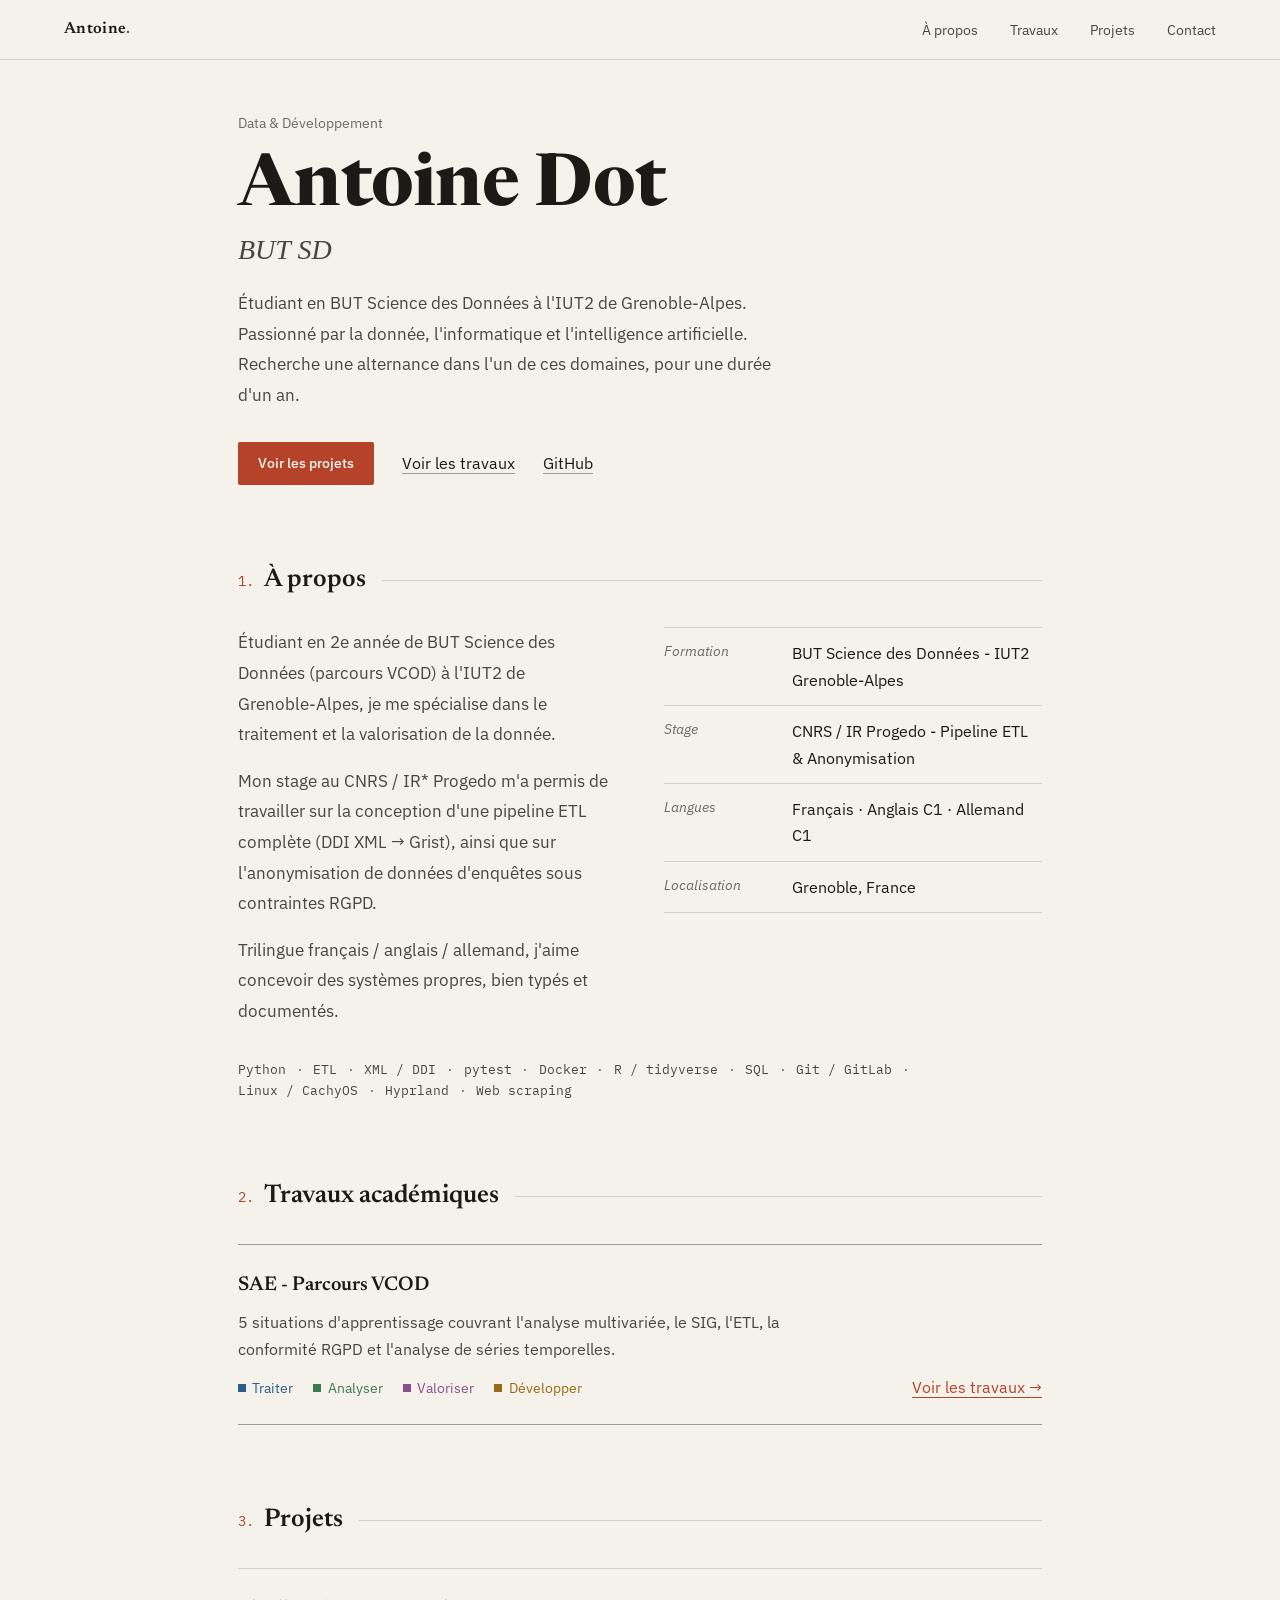
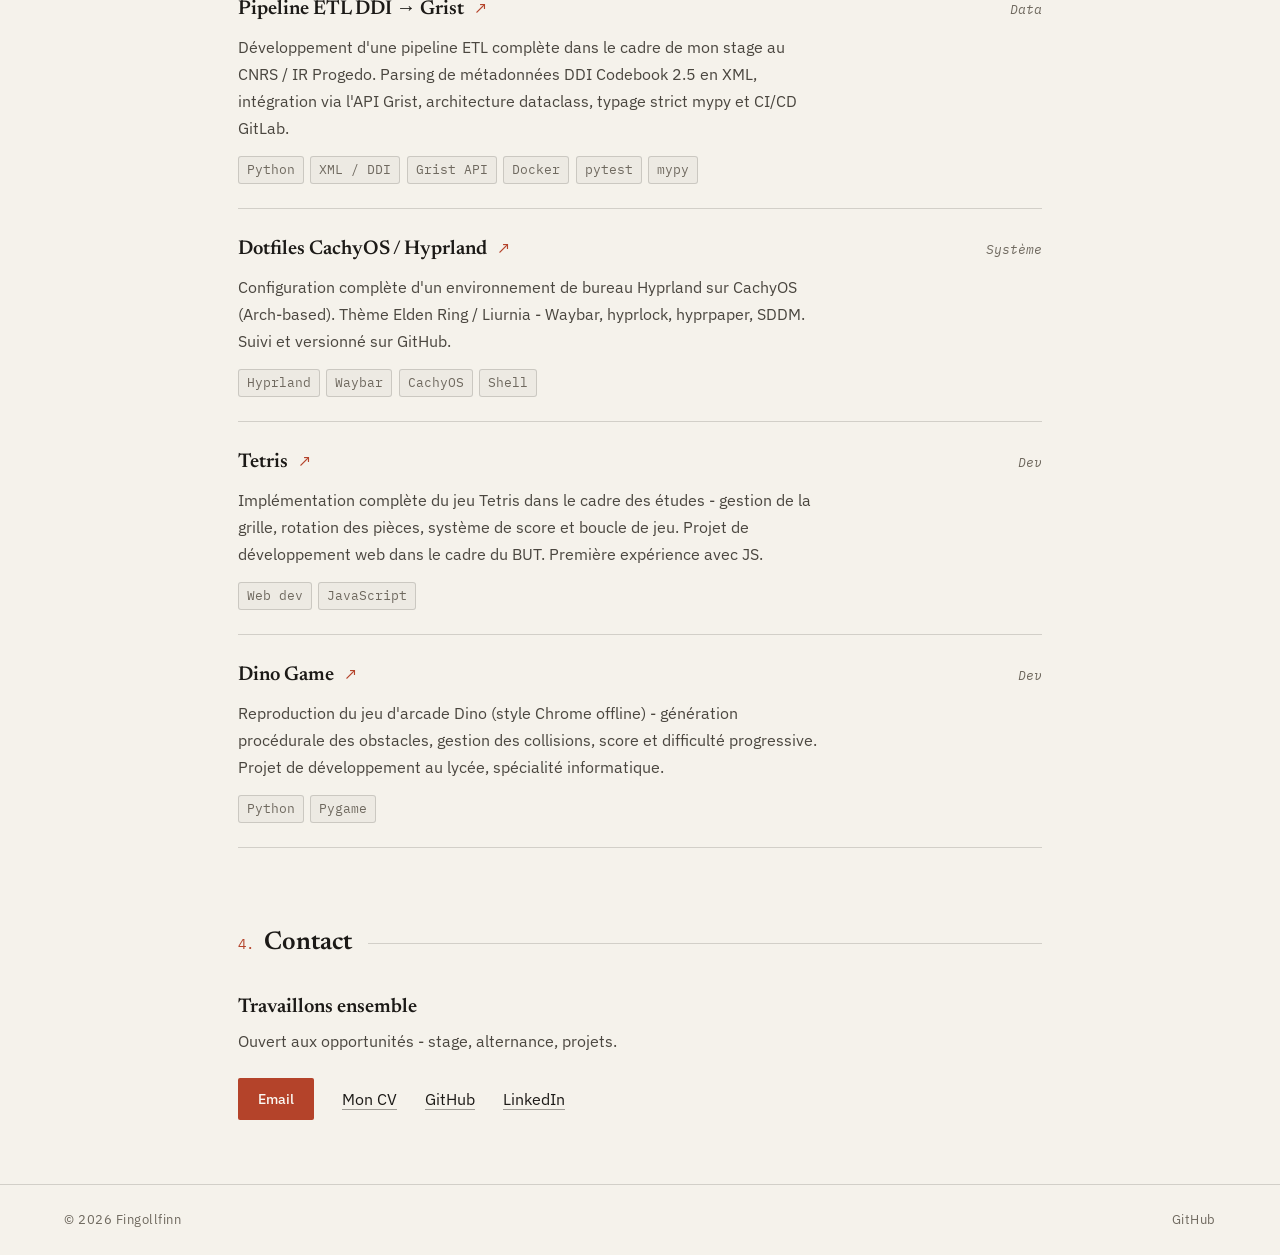
==== commit cd652f90: "chore(footer): update copyright year to 2026 Co-Authored-By: Claude Opus 5.5 <noreply@anthropic.com>" ====
--- a/index.html
+++ b/index.html
@@ -234,7 +234,7 @@
   </main>
  
   <footer>
-    <span>© 2025 Fingollfinn</span>
+    <span>© 2026 Fingollfinn</span>
     <div class="footer-links">
       <a href="https://github.com/Fingollfinn" target="_blank" rel="noopener">
           GitHub
--- a/styles/base.css
+++ b/styles/base.css
@@ -96,13 +96,14 @@
     color: var(--text-secondary);
     text-decoration: none;
     font-size: var(--fs-sm);
-    letter-spacing: 0.08em;
-    text-transform: uppercase;
+    text-underline-offset: 4px;
     transition: color 0.2s;
 }
 
 .nav-links a:hover,
 .nav-links a.active { color: var(--accent); }
+
+.nav-links a.active { text-decoration: underline; }
 
 /* ─── SECTION HEADERS ─── */
 .section-header {
@@ -159,6 +160,7 @@
 
 /* ─── RESPONSIVE ─── */
 @media (max-width: 640px) {
-    body > nav { padding: 0 1.25rem; }
-    .nav-links { gap: 1.25rem; }
+    body > nav { padding: 0 1rem; gap: 1rem; }
+    .nav-links { gap: 0.9rem; }
+    .nav-links a { font-size: var(--fs-xs); white-space: nowrap; }
 }
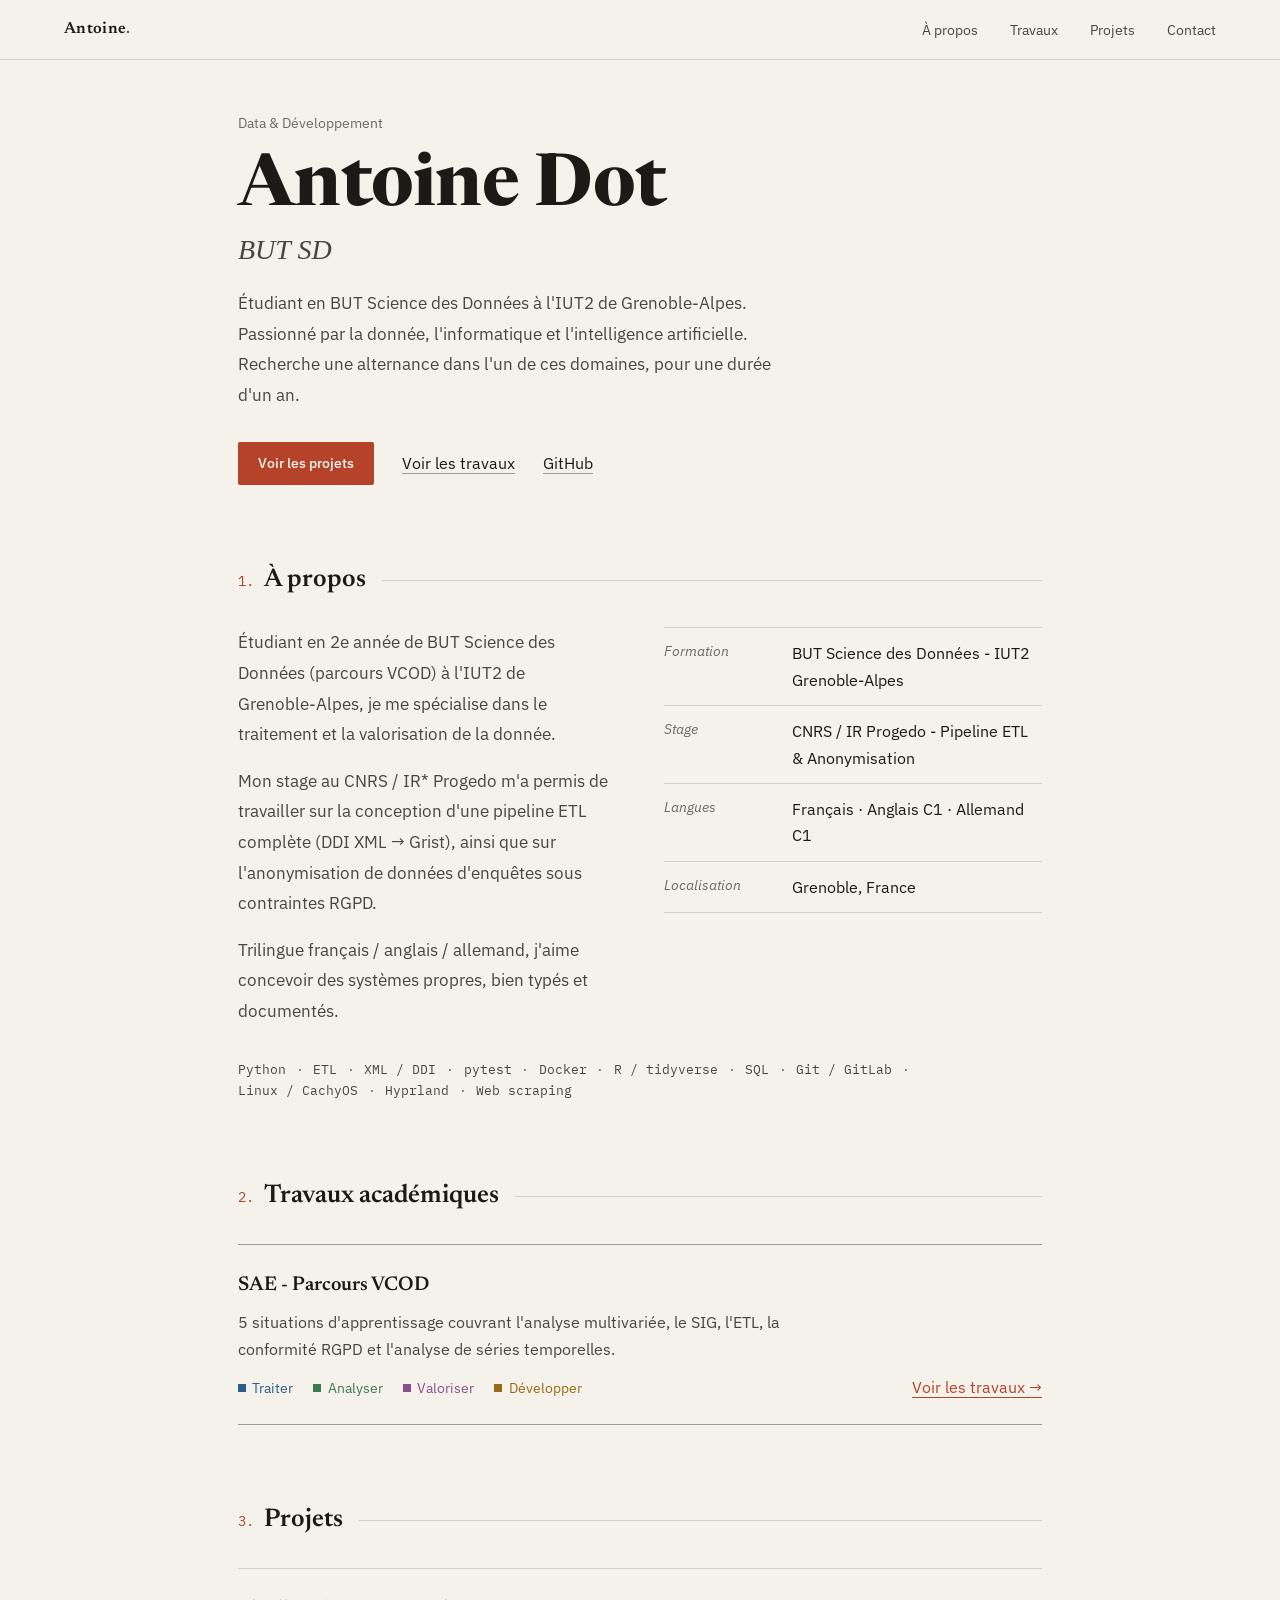
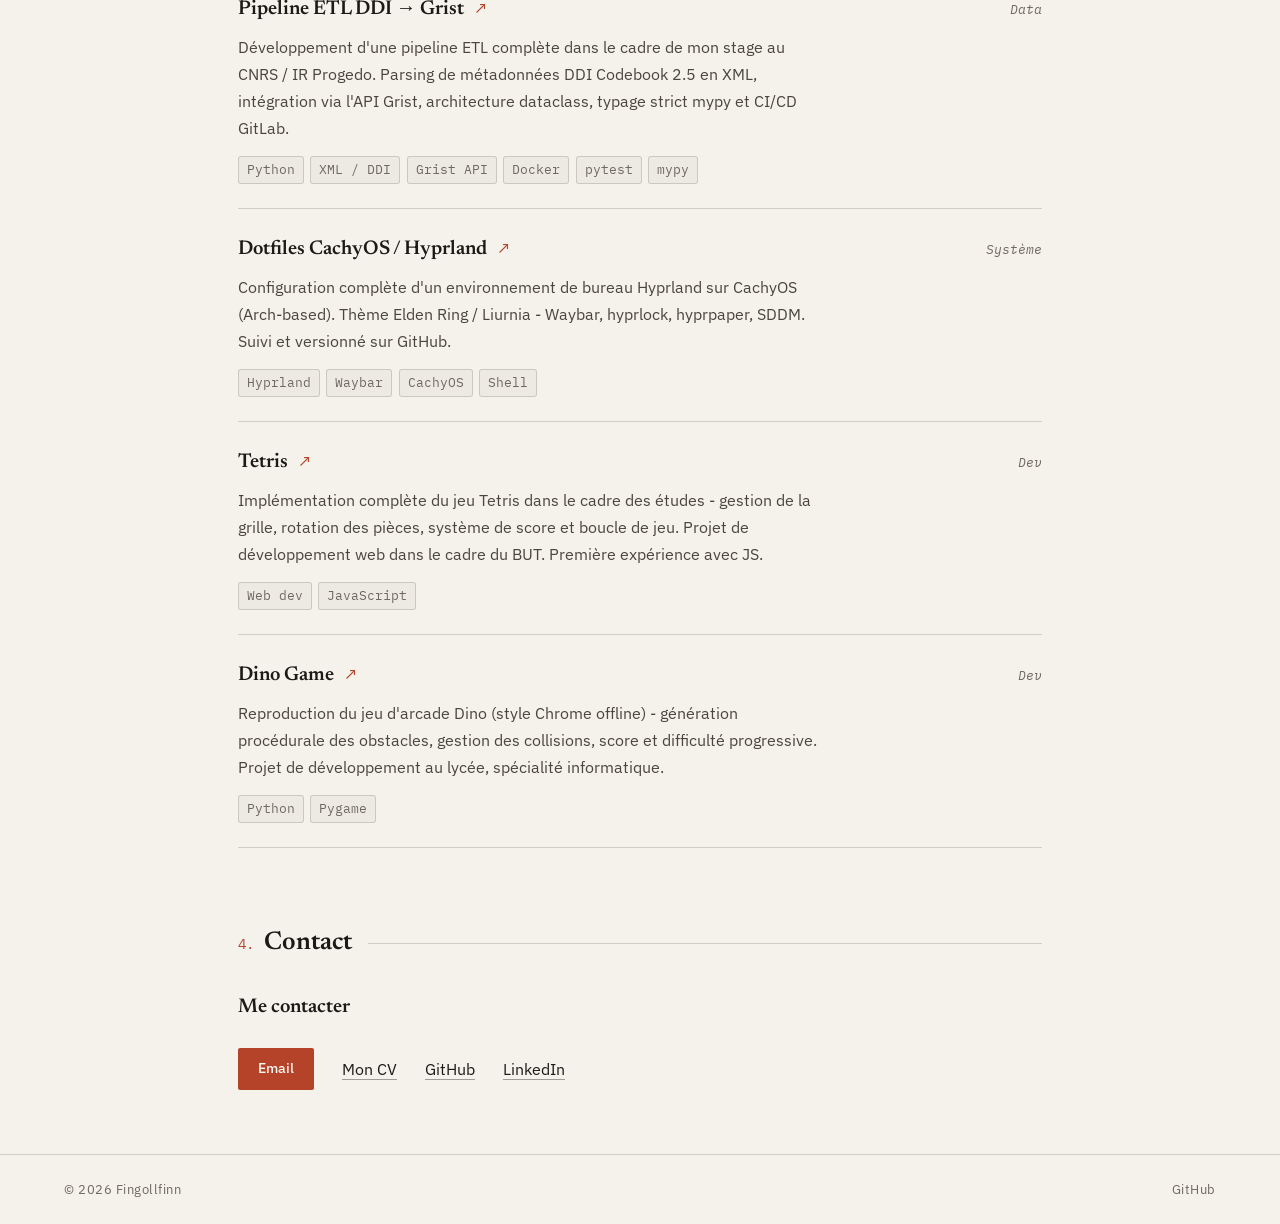
==== commit 7efca775: "docs(home): replace generic contact headline with a plain one Co-Authored-By: Claude Opus 5.5 <norep" ====
--- a/index.html
+++ b/index.html
@@ -208,8 +208,7 @@
       <div class="section-header"><h2>Contact</h2></div>
       <div class="contact-inner">
         <div class="contact-text">
-          <h3>Travaillons ensemble</h3>
-          <p>Ouvert aux opportunités - stage, alternance, projets.</p>
+          <h3>Me contacter</h3>
         </div>
         <div class="contact-actions">
           <a href="mailto:dotantoine67280@gmail.com" class="btn">
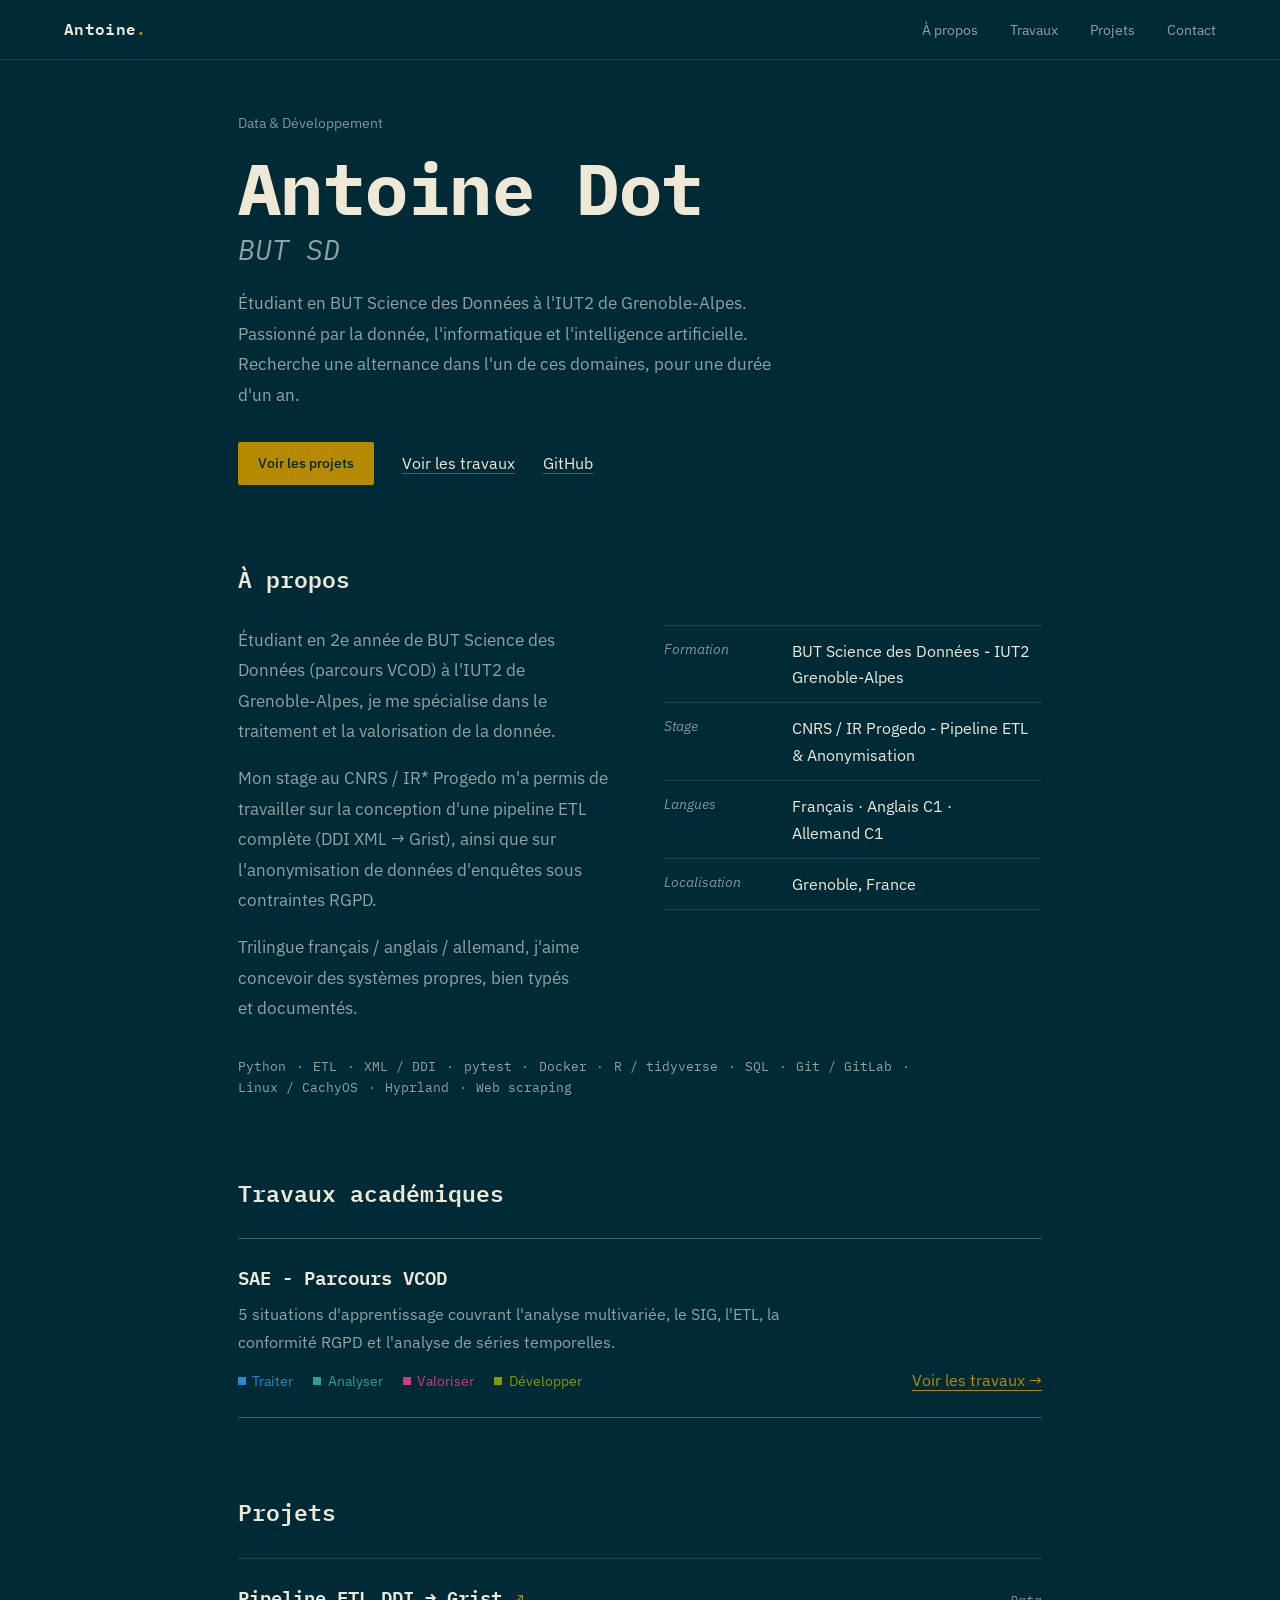
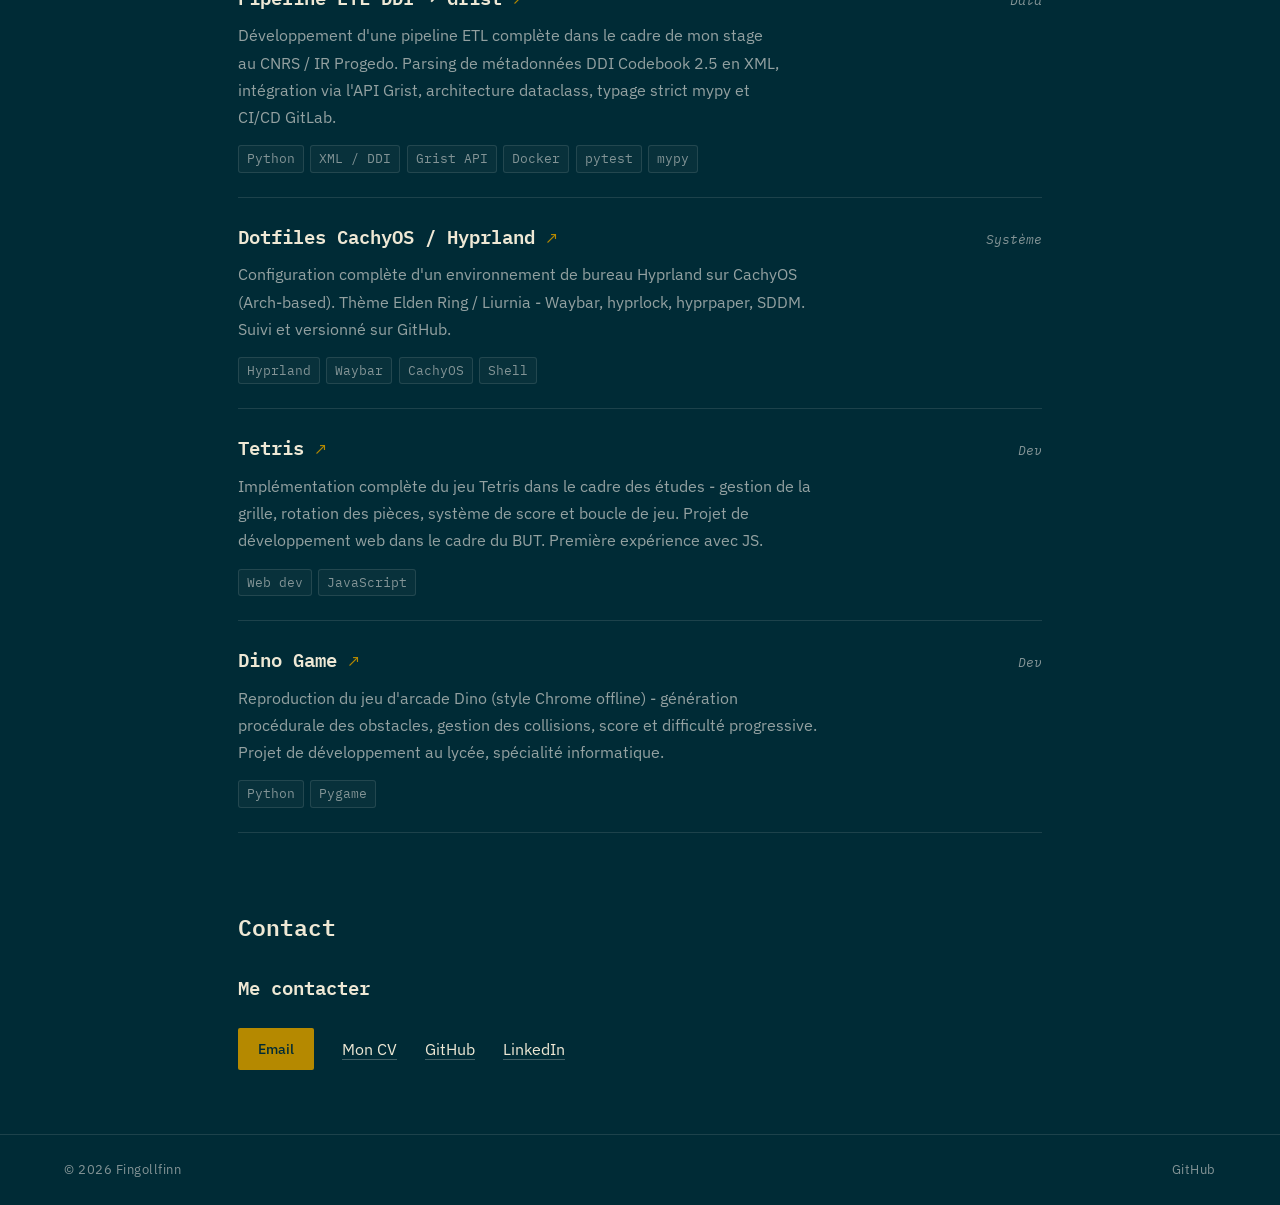
==== commit 57cd1081: "style(theme): switch palette to Solarized dark with mono headings - Solarized dark tokens: base03 ba" ====
--- a/index.html
+++ b/index.html
@@ -6,7 +6,7 @@
   <title>Antoine - Portfolio</title>
   <link rel="preconnect" href="https://fonts.googleapis.com" />
   <link rel="preconnect" href="https://fonts.gstatic.com" crossorigin />
-  <link href="https://fonts.googleapis.com/css2?family=IBM+Plex+Mono:wght@400;500&family=IBM+Plex+Sans:ital,wght@0,400;0,500;0,600;1,400&family=Newsreader:ital,opsz,wght@0,6..72,400..700;1,6..72,400..700&display=swap" rel="stylesheet" />
+  <link href="https://fonts.googleapis.com/css2?family=IBM+Plex+Mono:ital,wght@0,400;0,500;0,600;0,700;1,400&family=IBM+Plex+Sans:ital,wght@0,400;0,500;0,600;1,400&display=swap" rel="stylesheet" />
   <link rel="stylesheet" href="styles/base.css" />
   <link rel="stylesheet" href="styles/style.css" />
 </head>
--- a/styles/base.css
+++ b/styles/base.css
@@ -6,40 +6,40 @@
 *, *::before, *::after { box-sizing: border-box; margin: 0; padding: 0; }
 
 :root {
-    color-scheme: light;
+    color-scheme: dark;
 
-    /* Palette — papier, encre, rouge brique */
-    --bg: #f5f2eb;
-    --bg-surface: #efebe2;
-    --bg-card: #e7e1d5;
-    --accent: #b4432a;
-    --accent-hover: #8f3220;
-    --on-accent: #fbf9f4;
-    --text-primary: #1c1a17;
-    --text-secondary: #4a463f;
-    --text-muted: #6f695f;
-    --border: color-mix(in srgb, var(--text-primary) 16%, transparent);
-    --border-hover: color-mix(in srgb, var(--text-primary) 40%, transparent);
-    --accent-dim: color-mix(in srgb, var(--accent) 10%, transparent);
-    --accent-glow: color-mix(in srgb, var(--accent) 5%, transparent);
+    /* Palette — Solarized dark (Ethan Schoonover) */
+    --bg: #002b36;
+    --bg-surface: #073642;
+    --bg-card: #0d3d4a;
+    --accent: #b58900;
+    --accent-hover: #d3a21b;
+    --on-accent: #002b36;
+    --text-primary: #eee8d5;
+    --text-secondary: #93a1a1;
+    --text-muted: #839496;
+    --border: color-mix(in srgb, var(--text-secondary) 20%, transparent);
+    --border-hover: color-mix(in srgb, var(--text-secondary) 45%, transparent);
+    --accent-dim: color-mix(in srgb, var(--accent) 14%, transparent);
+    --accent-glow: color-mix(in srgb, var(--accent) 7%, transparent);
     --nav-bg: color-mix(in srgb, var(--bg) 94%, transparent);
 
-    /* Compétences BUT SD — tons d'encre sourds, distincts de l'accent */
-    --comp-traiter: #2f5d8a;
-    --comp-analyser: #3d7a4f;
-    --comp-valoriser: #8a4f8f;
-    --comp-developper: #9a6a12;
+    /* Compétences BUT SD — accents Solarized, distincts du jaune */
+    --comp-traiter: #268bd2;
+    --comp-analyser: #2aa198;
+    --comp-valoriser: #d33682;
+    --comp-developper: #859900;
 
     /* Bilan (points forts / axes d'amélioration) */
     --positive: var(--comp-analyser);
-    --negative: var(--accent);
+    --negative: #cb4b16;
 
     /* Modale de zoom */
-    --overlay: color-mix(in srgb, var(--text-primary) 90%, transparent);
-    --overlay-text: #fbf9f4;
+    --overlay: color-mix(in srgb, #001e26 94%, transparent);
+    --overlay-text: var(--text-primary);
 
     /* Typographie */
-    --font-display: 'Newsreader', Georgia, serif;
+    --font-display: 'IBM Plex Mono', ui-monospace, monospace;
     --font-body: 'IBM Plex Sans', system-ui, sans-serif;
     --font-mono: 'IBM Plex Mono', ui-monospace, monospace;
     --fs-xs: 12px;
@@ -47,9 +47,28 @@
     --fs-sm: 14px;
     --fs-body: 16px;
     --fs-base: 17px;
+    --fs-h3: 1.2rem;
+    --fs-h2: 1.45rem;
 }
 
-html { scroll-behavior: smooth; }
+@media (prefers-reduced-motion: no-preference) {
+    html { scroll-behavior: smooth; }
+}
+
+@media (prefers-reduced-motion: reduce) {
+    *, *::before, *::after { transition: none !important; }
+}
+
+h1, h2, h3 { text-wrap: balance; }
+
+::selection { background: color-mix(in srgb, var(--accent) 35%, transparent); color: var(--text-primary); }
+p, li, dd { text-wrap: pretty; }
+
+a:focus-visible,
+button:focus-visible {
+    outline: 2px solid var(--accent);
+    outline-offset: 3px;
+}
 
 body {
     background: var(--bg);
@@ -106,23 +125,12 @@
 .nav-links a.active { text-decoration: underline; }
 
 /* ─── SECTION HEADERS ─── */
-.section-header {
-    display: flex;
-    align-items: center;
-    gap: 1rem;
-}
-
 .section-header h2 {
     font-family: var(--font-display);
+    font-size: var(--fs-h2);
     font-weight: 600;
-    white-space: nowrap;
-}
-
-.section-header::after {
-    content: '';
-    flex: 1;
-    height: 1px;
-    background: var(--border);
+    line-height: 1.2;
+    color: var(--text-primary);
 }
 
 /* ─── STACK TAGS ─── */
--- a/styles/style.css
+++ b/styles/style.css
@@ -1,8 +1,6 @@
 /* Page d'accueil — s'appuie sur base.css */
 
 body > nav { border-bottom: 1px solid var(--border); }
-
-main { counter-reset: section; }
 
 section {
     padding: 4rem 0 1rem;
@@ -86,21 +84,6 @@
 /* ─── SECTION HEADERS ─── */
 .section-header { margin-bottom: 2rem; }
 
-.section-header h2 {
-    font-size: 1.6rem;
-    line-height: 1.2;
-    color: var(--text-primary);
-}
-
-.section-header h2::before {
-    counter-increment: section;
-    content: counter(section) ".";
-    margin-right: 0.6rem;
-    font-family: var(--font-mono);
-    font-size: var(--fs-sm);
-    font-weight: 400;
-    color: var(--accent);
-}
 
 /* ─── ABOUT ─── */
 .about-grid {
@@ -169,7 +152,7 @@
 
 .academic-teaser h3 {
     font-family: var(--font-display);
-    font-size: 1.25rem;
+    font-size: var(--fs-h3);
     font-weight: 600;
     margin-bottom: 0.4rem;
     color: var(--text-primary);
@@ -240,7 +223,7 @@
 
 .project-name {
     font-family: var(--font-display);
-    font-size: 1.25rem;
+    font-size: var(--fs-h3);
     font-weight: 600;
     color: var(--text-primary);
     text-decoration: underline;
@@ -277,7 +260,7 @@
 
 .contact-text h3 {
     font-family: var(--font-display);
-    font-size: 1.25rem;
+    font-size: var(--fs-h3);
     font-weight: 600;
     margin-bottom: 0.25rem;
 }
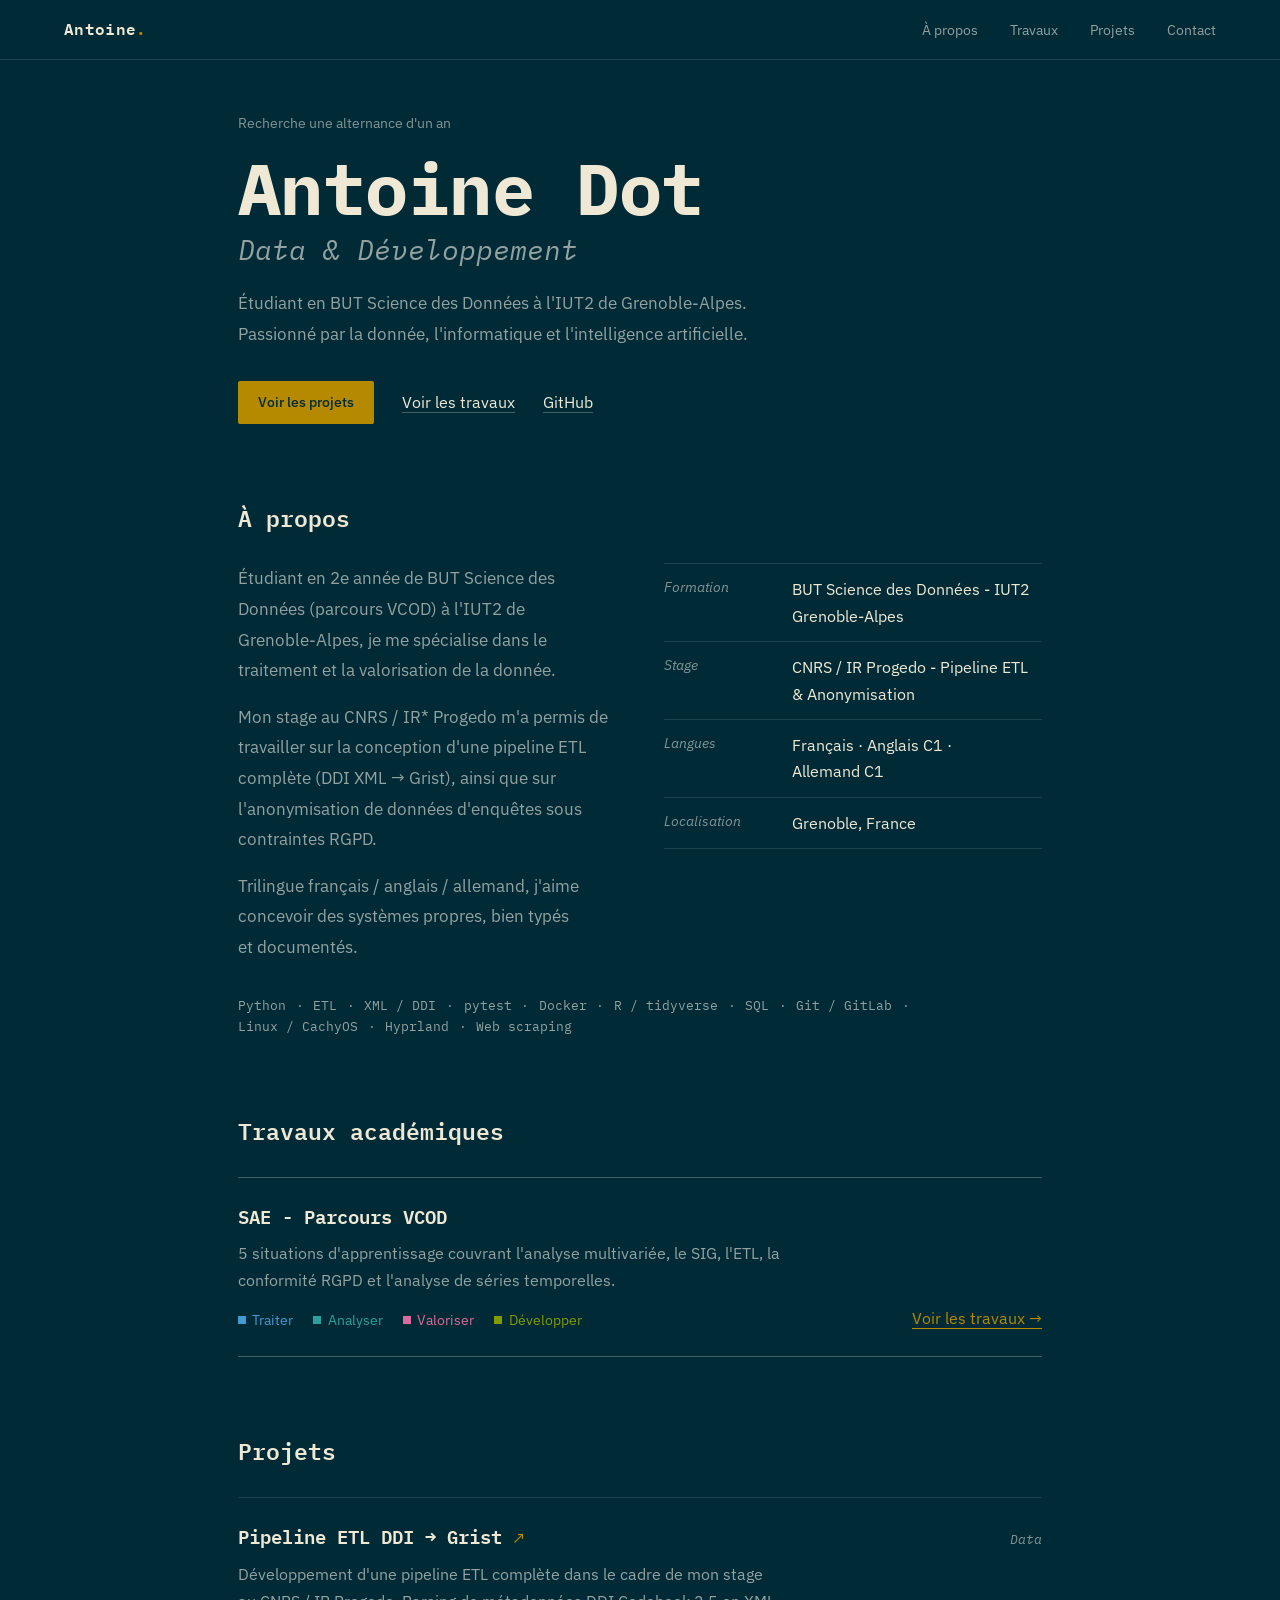
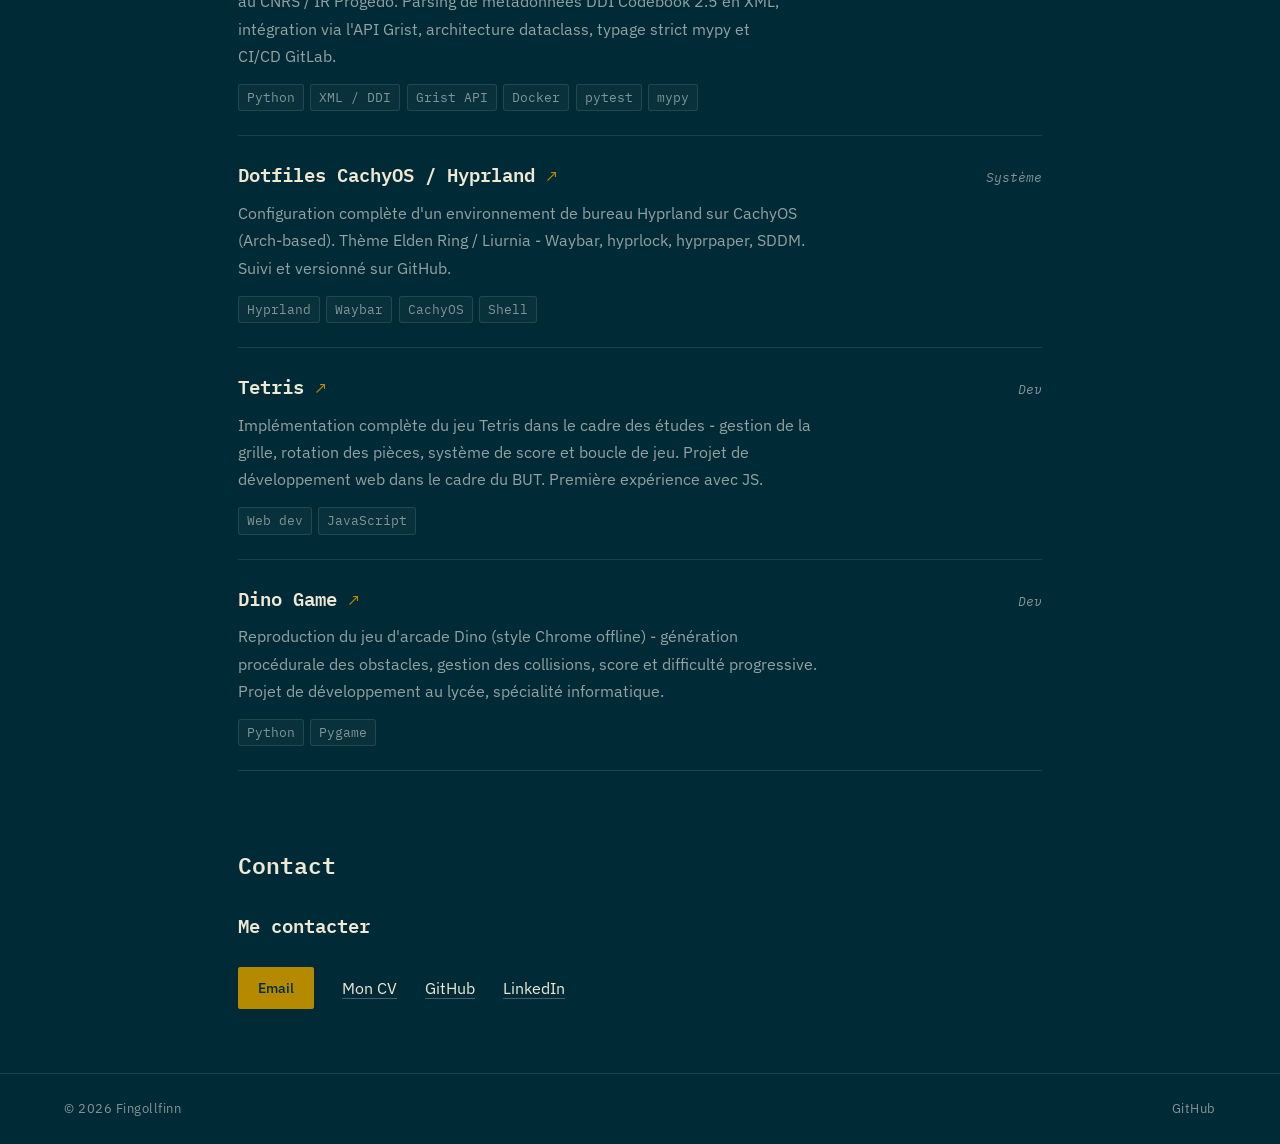
==== commit 31632af9: "docs(home): lead the hero with role and availability Replace the "BUT SD" subtitle, opaque outside t" ====
--- a/index.html
+++ b/index.html
@@ -27,15 +27,14 @@
  
     <!-- HERO -->
     <section id="hero">
-      <p class="hero-tag">Data &amp; Développement</p>
+      <p class="hero-tag">Recherche une alternance d'un an</p>
       <h1>
         Antoine Dot
-        <span class="subtitle">BUT SD</span>
+        <span class="subtitle">Data &amp; Développement</span>
       </h1>
       <p class="hero-desc">
         Étudiant en BUT Science des Données à l'IUT2 de Grenoble&#8209;Alpes.
         Passionné par la donnée, l'informatique et l'intelligence artificielle.
-        Recherche une alternance dans l'un de ces domaines, pour une durée d'un an.
       </p>
       <div class="hero-links">
         <a href="#projects" class="btn">
--- a/styles/base.css
+++ b/styles/base.css
@@ -11,7 +11,7 @@
     /* Palette — Solarized dark (Ethan Schoonover) */
     --bg: #002b36;
     --bg-surface: #073642;
-    --bg-card: #0d3d4a;
+    --bg-code: #00222c; /* plus sombre que --bg : coloration syntaxique ≥ 5:1 */
     --accent: #b58900;
     --accent-hover: #d3a21b;
     --on-accent: #002b36;
@@ -24,10 +24,11 @@
     --accent-glow: color-mix(in srgb, var(--accent) 7%, transparent);
     --nav-bg: color-mix(in srgb, var(--bg) 94%, transparent);
 
-    /* Compétences BUT SD — accents Solarized, distincts du jaune */
-    --comp-traiter: #268bd2;
+    /* Compétences BUT SD — accents Solarized, distincts du jaune.
+       Bleu et magenta éclaircis pour atteindre 4.5:1 sur --bg */
+    --comp-traiter: #4499d2;
     --comp-analyser: #2aa198;
-    --comp-valoriser: #d33682;
+    --comp-valoriser: #db6b9b;
     --comp-developper: #859900;
 
     /* Bilan (points forts / axes d'amélioration) */
@@ -49,6 +50,9 @@
     --fs-base: 17px;
     --fs-h3: 1.2rem;
     --fs-h2: 1.45rem;
+
+    /* Hauteur de la nav fixe */
+    --nav-h: 60px;
 }
 
 @media (prefers-reduced-motion: no-preference) {
@@ -91,7 +95,7 @@
     position: fixed; top: 0; left: 0; right: 0; z-index: 100;
     display: flex; align-items: center; justify-content: space-between;
     padding: 0 clamp(1.5rem, 5vw, 4rem);
-    height: 60px;
+    height: var(--nav-h);
     background: var(--nav-bg);
     backdrop-filter: blur(12px);
 }
@@ -169,6 +173,7 @@
 /* ─── RESPONSIVE ─── */
 @media (max-width: 640px) {
     body > nav { padding: 0 1rem; gap: 1rem; }
-    .nav-links { gap: 0.9rem; }
-    .nav-links a { font-size: var(--fs-xs); white-space: nowrap; }
+    .nav-logo { padding-block: 0.6rem; }
+    .nav-links { gap: 0.5rem; }
+    .nav-links a { display: block; padding: 0.6rem 0.25rem; white-space: nowrap; }
 }
--- a/styles/style.css
+++ b/styles/style.css
@@ -280,7 +280,17 @@
 
 /* ─── RESPONSIVE ─── */
 @media (max-width: 640px) {
-    #hero { padding-top: 6rem; }
+    /* Quatre liens à 14px ne tiennent pas à côté du logo : nav sur deux lignes */
+    :root { --nav-h: 96px; }
+    body > nav {
+        flex-direction: column;
+        align-items: stretch;
+        justify-content: center;
+        gap: 0;
+    }
+    .nav-logo { padding-block: 0.4rem; }
+    .nav-links { justify-content: space-between; gap: 0; }
+    #hero { padding-top: calc(var(--nav-h) + 2rem); }
     .academic-teaser { grid-template-columns: 1fr; align-items: start; }
     .meta-row { grid-template-columns: 1fr; gap: 0; }
 }
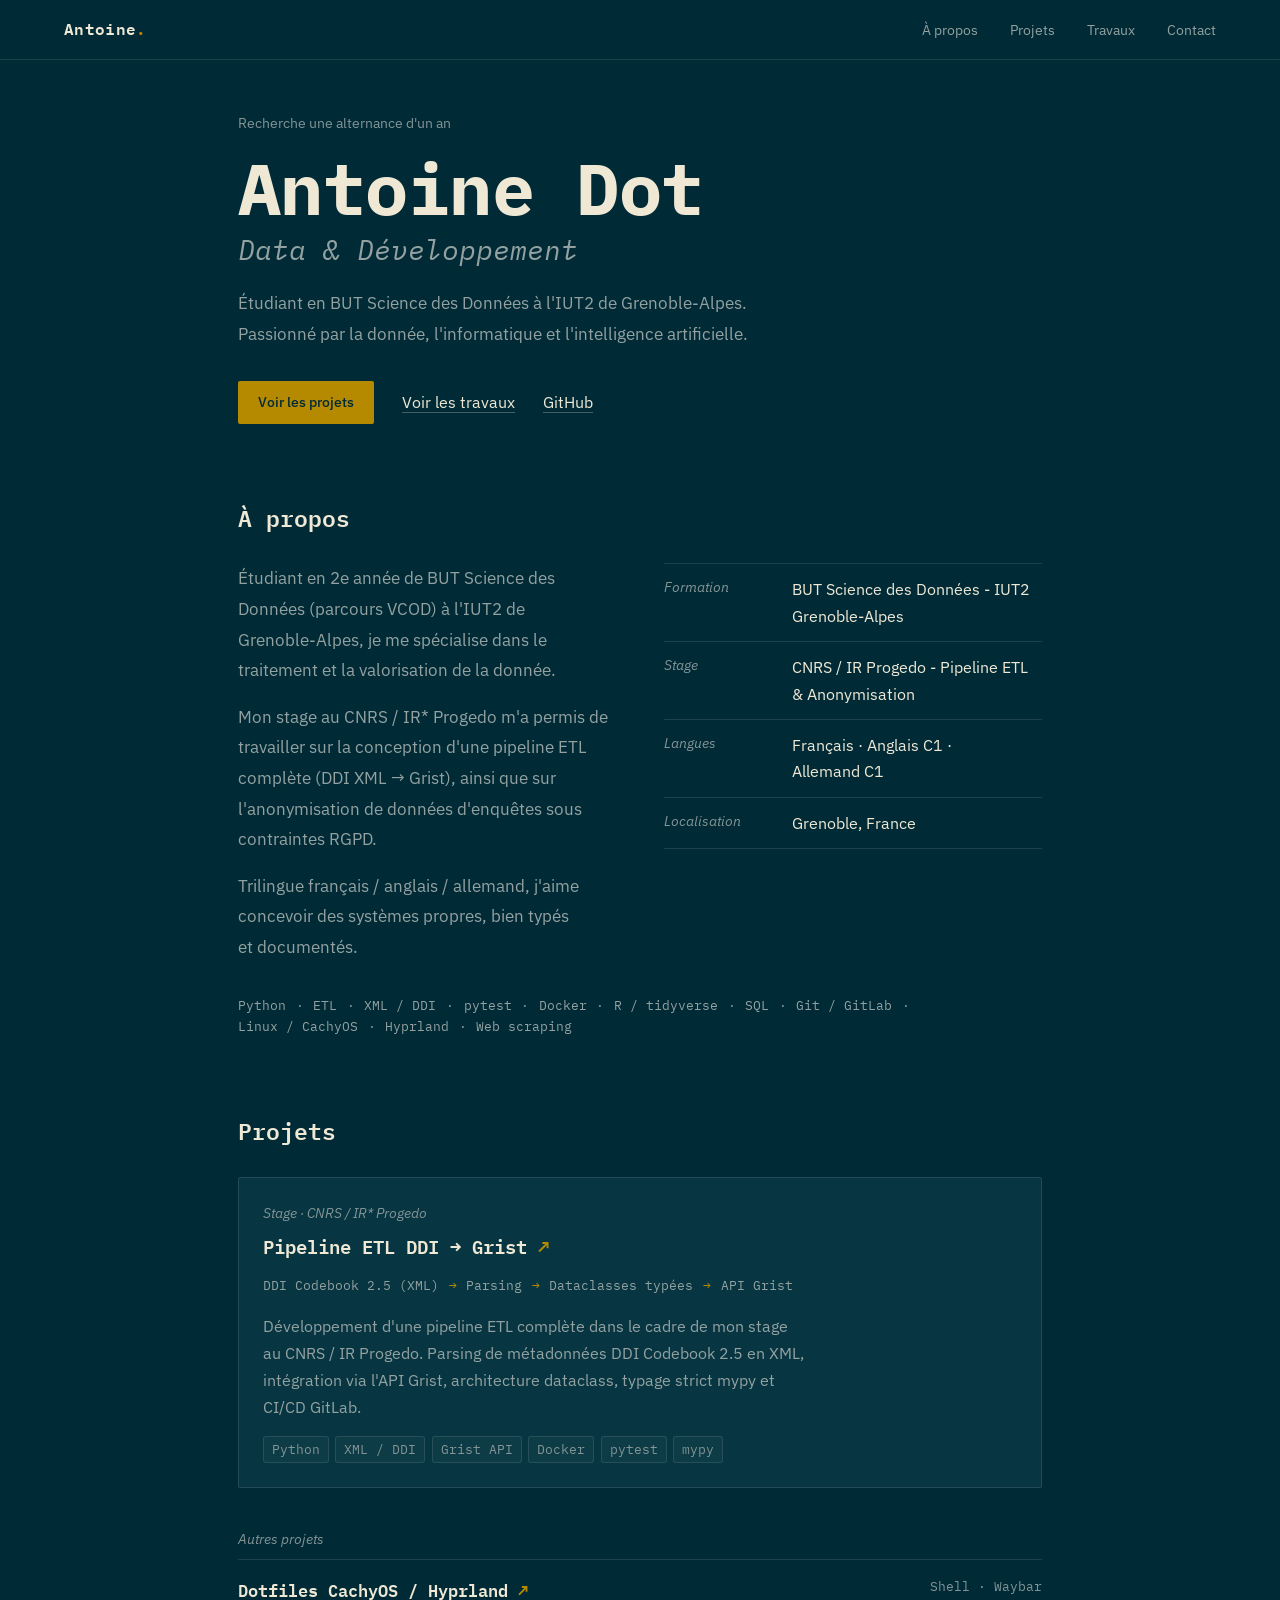
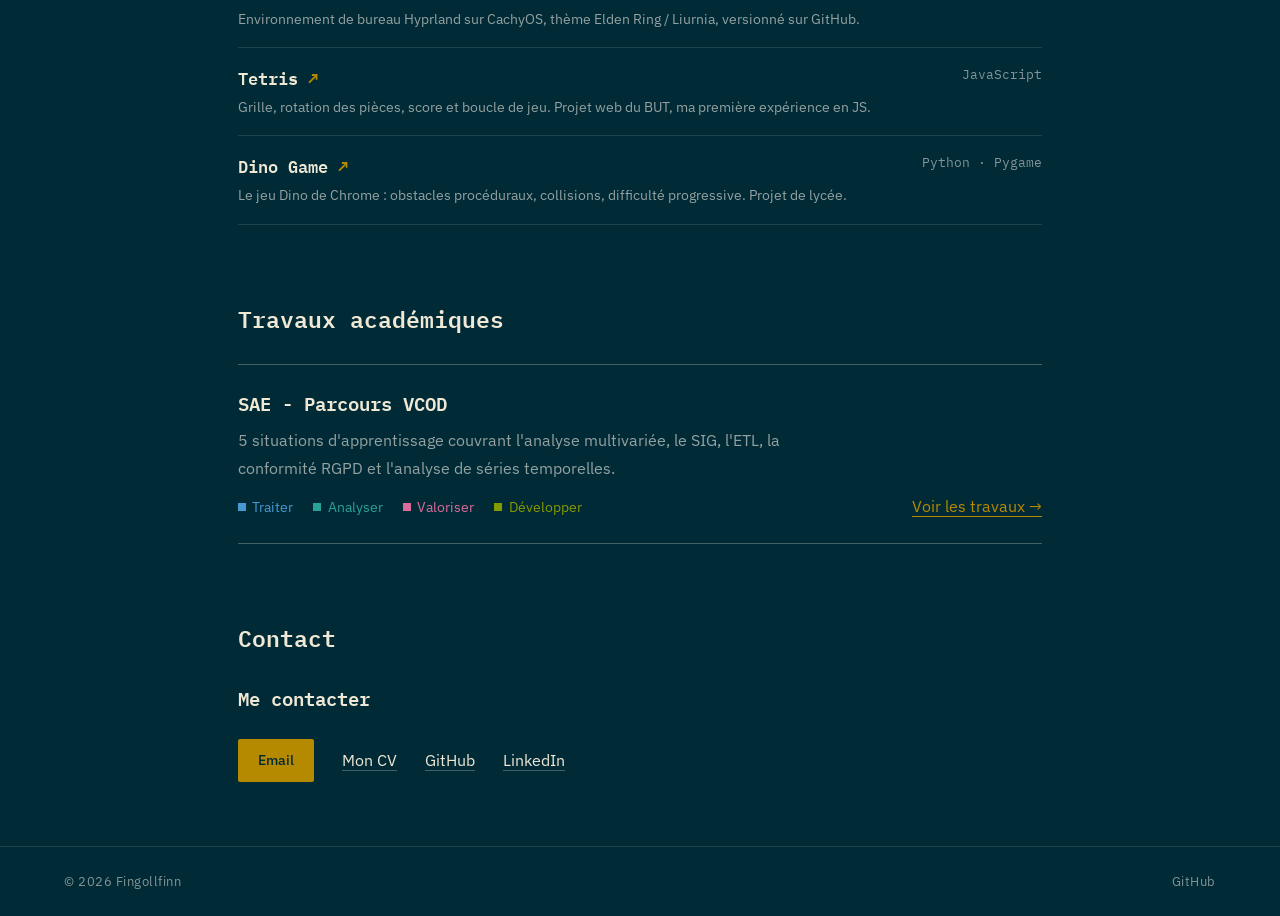
==== commit 5cb3d37b: "feat(home): feature the ETL pipeline and compact side projects The internship pipeline gets a framed" ====
--- a/index.html
+++ b/index.html
@@ -17,8 +17,8 @@
     <a href="#hero" class="nav-logo">Antoine<span>.</span></a>
     <ul class="nav-links">
       <li><a href="#about">À propos</a></li>
+      <li><a href="#projects">Projets</a></li>
       <li><a href="#academic">Travaux</a></li>
-      <li><a href="#projects">Projets</a></li>
       <li><a href="#contact">Contact</a></li>
     </ul>
   </nav>
@@ -90,6 +90,61 @@
       </ul>
     </section>
 
+    <!-- PROJECTS -->
+    <section id="projects">
+      <div class="section-header"><h2>Projets</h2></div>
+
+      <!-- Pipeline Grist -->
+      <a class="project-feature" href="https://github.com/Fingollfinn/grist_pipeline" target="_blank" rel="noopener">
+        <p class="project-kicker">Stage · CNRS&nbsp;/ IR* Progedo</p>
+        <span class="project-name">Pipeline ETL DDI → Grist <span class="project-arrow" aria-hidden="true">↗</span></span>
+        <ol class="pipeline-steps" aria-label="Étapes de la pipeline">
+          <li>DDI Codebook 2.5 (XML)</li>
+          <li>Parsing</li>
+          <li>Dataclasses typées</li>
+          <li>API Grist</li>
+        </ol>
+        <p class="project-desc">
+          Développement d'une pipeline ETL complète dans le cadre de mon stage au CNRS&nbsp;/ IR Progedo.
+          Parsing de métadonnées DDI Codebook&nbsp;2.5 en XML, intégration via l'API Grist,
+          architecture dataclass, typage strict mypy et CI/CD GitLab.
+        </p>
+        <div class="project-stack">
+          <span class="stack-tag">Python</span>
+          <span class="stack-tag">XML / DDI</span>
+          <span class="stack-tag">Grist API</span>
+          <span class="stack-tag">Docker</span>
+          <span class="stack-tag">pytest</span>
+          <span class="stack-tag">mypy</span>
+        </div>
+      </a>
+
+      <h3 class="subsection-title">Autres projets</h3>
+      <ul class="projects-minor">
+        <li>
+          <a class="project-row" href="https://github.com/Fingollfinn/dotfiles_uw" target="_blank" rel="noopener">
+            <span class="project-name">Dotfiles CachyOS / Hyprland <span class="project-arrow" aria-hidden="true">↗</span></span>
+            <span class="project-row-stack">Shell · Waybar</span>
+            <span class="project-row-desc">Environnement de bureau Hyprland sur CachyOS, thème Elden Ring / Liurnia, versionné sur GitHub.</span>
+          </a>
+        </li>
+        <li>
+          <a class="project-row" href="https://github.com/Fingollfinn/Projet_web_arcade" target="_blank" rel="noopener">
+            <span class="project-name">Tetris <span class="project-arrow" aria-hidden="true">↗</span></span>
+            <span class="project-row-stack">JavaScript</span>
+            <span class="project-row-desc">Grille, rotation des pièces, score et boucle de jeu. Projet web du BUT, ma première expérience en JS.</span>
+          </a>
+        </li>
+        <li>
+          <a class="project-row" href="https://github.com/Fingollfinn/ProjectDino" target="_blank" rel="noopener">
+            <span class="project-name">Dino Game <span class="project-arrow" aria-hidden="true">↗</span></span>
+            <span class="project-row-stack">Python · Pygame</span>
+            <span class="project-row-desc">Le jeu Dino de Chrome : obstacles procéduraux, collisions, difficulté progressive. Projet de lycée.</span>
+          </a>
+        </li>
+      </ul>
+    </section>
+
     <!-- ACADEMIC -->
     <section id="academic">
       <div class="section-header"><h2>Travaux académiques</h2></div>
@@ -109,97 +164,6 @@
         </div>
         <span class="teaser-link">Voir les travaux →</span>
       </a>
-    </section>
- 
-    <!-- PROJECTS -->
-    <section id="projects">
-      <div class="section-header"><h2>Projets</h2></div>
-      <div class="projects-list">
- 
-        <!-- Pipeline Grist -->
-        <a class="project-card" href="https://github.com/Fingollfinn/grist_pipeline" target="_blank" rel="noopener" aria-label="Pipeline ETL DDI → Grist">
-          <div>
-            <div class="project-top">
-              <span class="project-name">Pipeline ETL DDI → Grist</span>
-              <span class="project-arrow" aria-hidden="true">↗</span>
-              <span class="project-badge">Data</span>
-            </div>
-            <p class="project-desc">
-              Développement d'une pipeline ETL complète dans le cadre de mon stage au CNRS&nbsp;/ IR Progedo.
-              Parsing de métadonnées DDI Codebook&nbsp;2.5 en XML, intégration via l'API Grist,
-              architecture dataclass, typage strict mypy et CI/CD GitLab.
-            </p>
-            <div class="project-stack">
-              <span class="stack-tag">Python</span>
-              <span class="stack-tag">XML / DDI</span>
-              <span class="stack-tag">Grist API</span>
-              <span class="stack-tag">Docker</span>
-              <span class="stack-tag">pytest</span>
-              <span class="stack-tag">mypy</span>
-            </div>
-          </div>
-        </a>
-
-        <!-- Dotfiles -->
-        <a class="project-card" href="https://github.com/Fingollfinn/dotfiles_uw" target="_blank" rel="noopener" aria-label="Dotfiles CachyOS / Hyprland">
-          <div>
-            <div class="project-top">
-              <span class="project-name">Dotfiles CachyOS / Hyprland</span>
-              <span class="project-arrow" aria-hidden="true">↗</span>
-              <span class="project-badge">Système</span>
-            </div>
-            <p class="project-desc">
-              Configuration complète d'un environnement de bureau Hyprland sur CachyOS (Arch-based).
-              Thème Elden Ring / Liurnia - Waybar, hyprlock, hyprpaper, SDDM. Suivi et versionné sur GitHub.
-            </p>
-            <div class="project-stack">
-              <span class="stack-tag">Hyprland</span>
-              <span class="stack-tag">Waybar</span>
-              <span class="stack-tag">CachyOS</span>
-              <span class="stack-tag">Shell</span>
-            </div>
-          </div>
-        </a>
- 
-        <!-- Tetris -->
-        <a class="project-card" href="https://github.com/Fingollfinn/Projet_web_arcade" target="_blank" rel="noopener" aria-label="Tetris">
-          <div>
-            <div class="project-top">
-              <span class="project-name">Tetris</span>
-              <span class="project-arrow" aria-hidden="true">↗</span>
-              <span class="project-badge">Dev</span>
-            </div>
-            <p class="project-desc">
-              Implémentation complète du jeu Tetris dans le cadre des études - gestion de la grille, rotation des pièces,
-              système de score et boucle de jeu. Projet de développement web dans le cadre du BUT. Première expérience avec JS.
-            </p>
-            <div class="project-stack">
-              <span class="stack-tag">Web dev</span>
-              <span class="stack-tag">JavaScript</span>
-            </div>
-          </div>
-        </a>
- 
-        <!-- Dino Game -->
-        <a class="project-card" href="https://github.com/Fingollfinn/ProjectDino" target="_blank" rel="noopener" aria-label="Dino Game">
-          <div>
-            <div class="project-top">
-              <span class="project-name">Dino Game</span>
-              <span class="project-arrow" aria-hidden="true">↗</span>
-              <span class="project-badge">Dev</span>
-            </div>
-            <p class="project-desc">
-              Reproduction du jeu d'arcade Dino (style Chrome offline) - génération procédurale des obstacles,
-              gestion des collisions, score et difficulté progressive. Projet de développement au lycée, spécialité informatique.
-            </p>
-            <div class="project-stack">
-              <span class="stack-tag">Python</span>
-              <span class="stack-tag">Pygame</span>
-            </div>
-          </div>
-        </a>
- 
-      </div>
     </section>
  
     <!-- CONTACT -->
--- a/styles/style.css
+++ b/styles/style.css
@@ -204,21 +204,24 @@
 .chip-d { --chip: var(--comp-developper); }
 
 /* ─── PROJECTS ─── */
-.projects-list { border-bottom: 1px solid var(--border); }
-
-.project-card {
+.project-feature {
     display: block;
-    padding: 1.5rem 0;
-    border-top: 1px solid var(--border);
+    padding: 1.5rem;
+    background: var(--bg-surface);
+    border: 1px solid var(--border);
+    border-radius: 2px;
     color: inherit;
     text-decoration: none;
-}
-
-.project-top {
-    display: flex;
-    align-items: baseline;
-    gap: 0.6rem;
-    margin-bottom: 0.5rem;
+    transition: border-color 0.2s;
+}
+
+.project-feature:hover { border-color: var(--border-hover); }
+
+.project-kicker {
+    font-size: var(--fs-sm);
+    font-style: italic;
+    color: var(--text-muted);
+    margin-bottom: 0.4rem;
 }
 
 .project-name {
@@ -233,19 +236,31 @@
     transition: color 0.2s, text-decoration-color 0.2s;
 }
 
-.project-card:hover .project-name {
+.project-feature:hover .project-name,
+.project-row:hover .project-name {
     color: var(--accent);
     text-decoration-color: var(--accent);
 }
 
 .project-arrow { color: var(--accent); }
 
-.project-badge {
-    margin-left: auto;
+/* Étapes réelles de la pipeline, dans l'ordre */
+.pipeline-steps {
+    display: flex;
+    flex-wrap: wrap;
+    align-items: center;
+    gap: 0.4rem 0;
+    list-style: none;
+    margin: 0.75rem 0 1rem;
     font-family: var(--font-mono);
     font-size: var(--fs-tag);
-    font-style: italic;
-    color: var(--text-muted);
+    color: var(--text-secondary);
+}
+
+.pipeline-steps li + li::before {
+    content: '→';
+    margin: 0 0.6rem;
+    color: var(--accent);
 }
 
 .project-stack {
@@ -253,6 +268,45 @@
     flex-wrap: wrap;
     gap: 0.4rem;
     margin-top: 0.875rem;
+}
+
+.subsection-title {
+    margin: 2.5rem 0 0.5rem;
+    font-size: var(--fs-sm);
+    font-style: italic;
+    font-weight: 400;
+    color: var(--text-muted);
+}
+
+.projects-minor {
+    list-style: none;
+    border-bottom: 1px solid var(--border);
+}
+
+.project-row {
+    display: grid;
+    grid-template-columns: 1fr auto;
+    gap: 0.25rem 1.5rem;
+    padding: 1rem 0;
+    border-top: 1px solid var(--border);
+    color: inherit;
+    text-decoration: none;
+}
+
+.project-row .project-name { font-size: var(--fs-base); }
+
+.project-row-stack {
+    font-family: var(--font-mono);
+    font-size: var(--fs-tag);
+    color: var(--text-muted);
+    align-self: baseline;
+}
+
+.project-row-desc {
+    grid-column: 1 / -1;
+    color: var(--text-secondary);
+    font-size: var(--fs-sm);
+    max-width: 640px;
 }
 
 /* ─── CONTACT ─── */
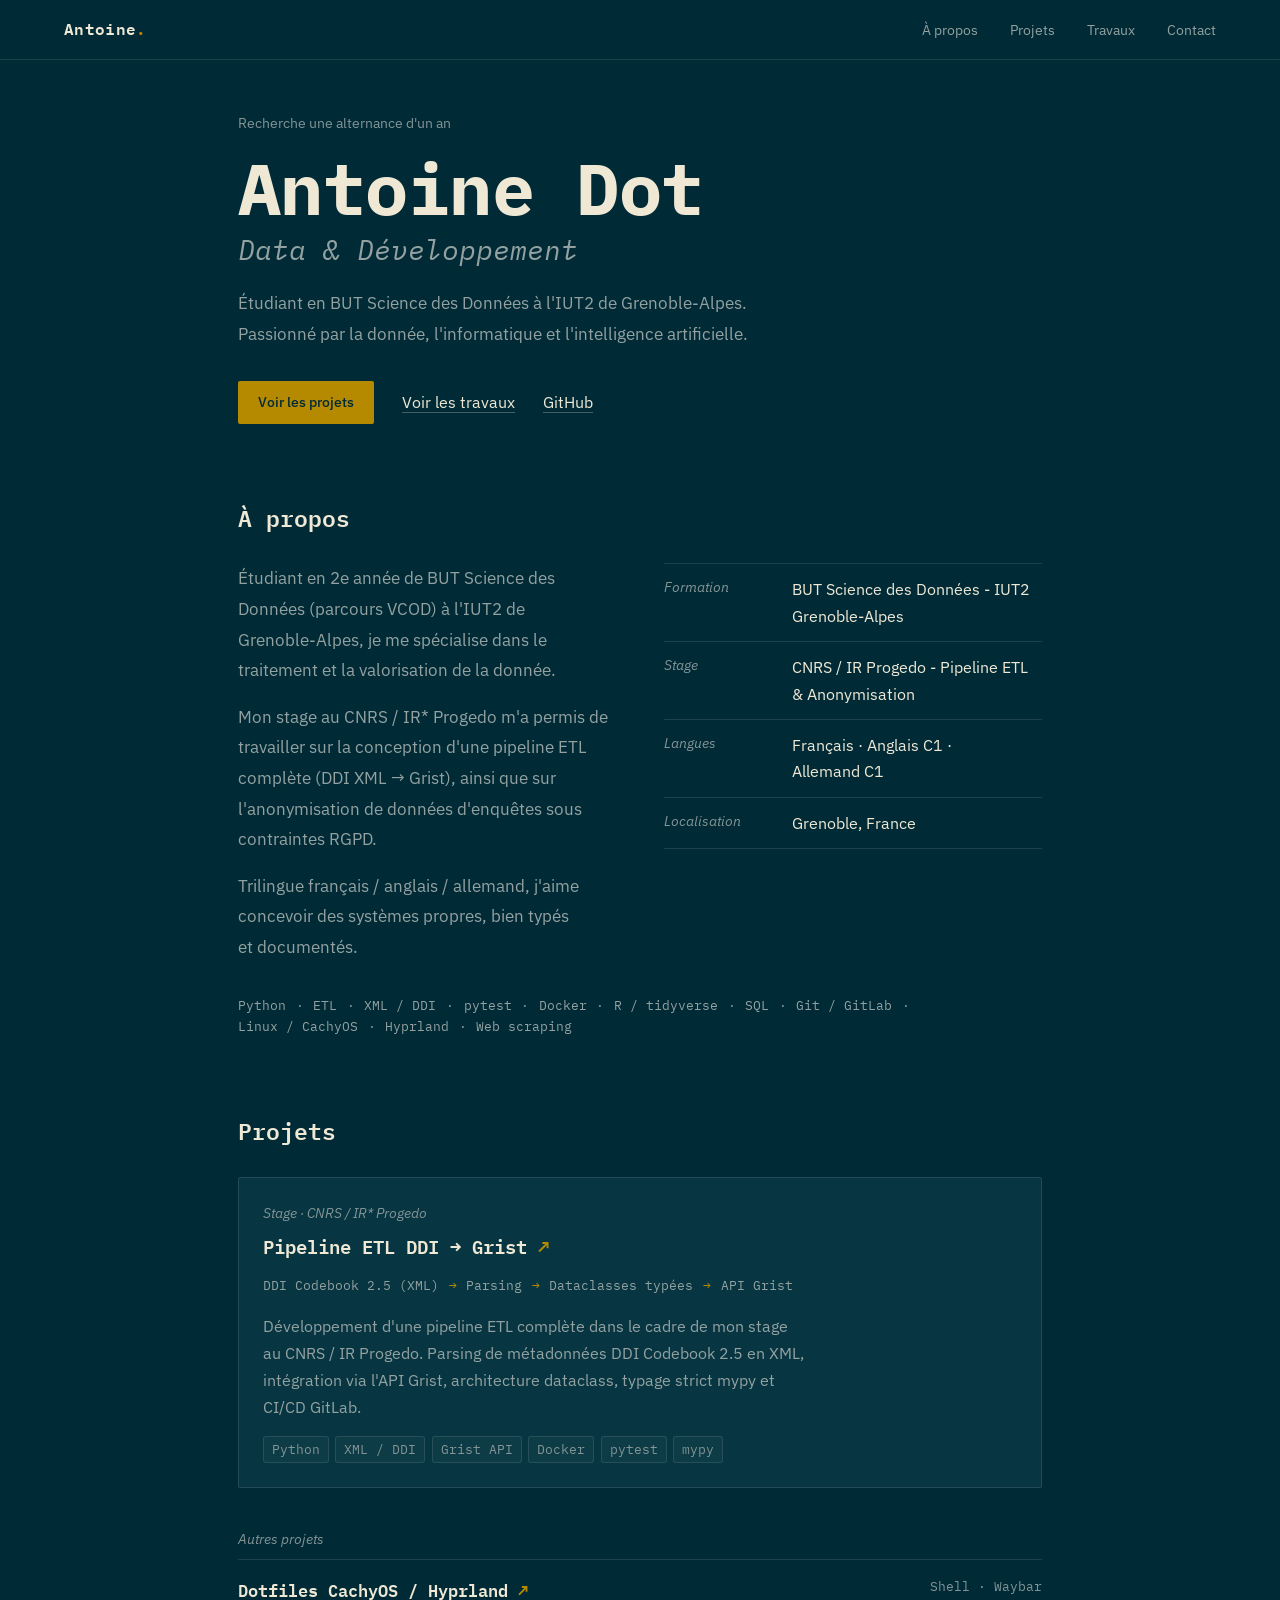
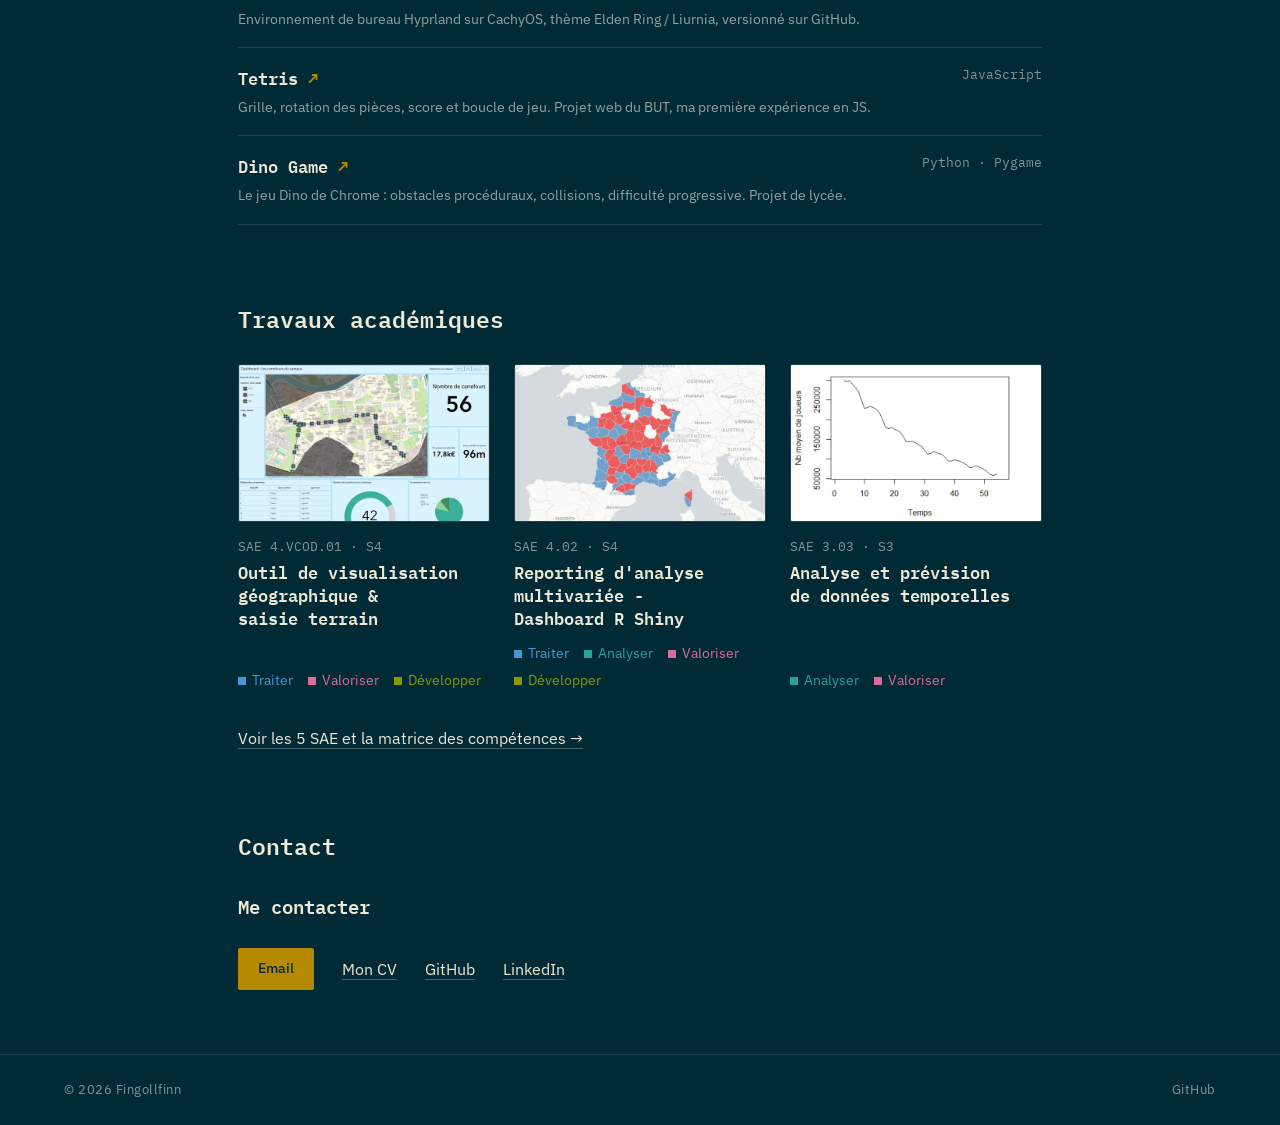
==== commit 37dd25ad: "feat(home): show three featured SAE with real visuals Replace the single academic teaser with cards " ====
--- a/index.html
+++ b/index.html
@@ -148,24 +148,46 @@
     <!-- ACADEMIC -->
     <section id="academic">
       <div class="section-header"><h2>Travaux académiques</h2></div>
-      <a href="academic/academic.html" class="academic-teaser">
-        <div>
-          <h3>SAE - Parcours VCOD</h3>
-          <p class="teaser-desc">
-            5 situations d'apprentissage couvrant l'analyse multivariée, le SIG, l'ETL,
-            la conformité RGPD et l'analyse de séries temporelles.
-          </p>
+      <div class="sae-cards">
+
+        <a class="sae-card" href="academic/sae_pages/sae_4_vcod_01.html">
+          <img src="assets/thumbs/dashboard_arcgis.webp" alt="Dashboard ArcGIS des carrefours du campus" width="640" height="400" loading="lazy" />
+          <p class="sae-card-id">SAE 4.VCOD.01 · S4</p>
+          <h3>Outil de visualisation géographique &amp; saisie terrain</h3>
+          <p class="comp-strip">
+            <span class="comp-chip chip-t">Traiter</span>
+            <span class="comp-chip chip-v">Valoriser</span>
+            <span class="comp-chip chip-d">Développer</span>
+          </p>
+        </a>
+
+        <a class="sae-card" href="academic/sae_pages/sae_4_02.html">
+          <img src="assets/thumbs/map_rshiny.webp" alt="Carte des profils de territoires issue du clustering" width="640" height="400" loading="lazy" />
+          <p class="sae-card-id">SAE 4.02 · S4</p>
+          <h3>Reporting d'analyse multivariée - Dashboard R Shiny</h3>
           <p class="comp-strip">
             <span class="comp-chip chip-t">Traiter</span>
             <span class="comp-chip chip-a">Analyser</span>
             <span class="comp-chip chip-v">Valoriser</span>
             <span class="comp-chip chip-d">Développer</span>
           </p>
-        </div>
-        <span class="teaser-link">Voir les travaux →</span>
-      </a>
-    </section>
- 
+        </a>
+
+        <a class="sae-card" href="academic/sae_pages/sae_3_03.html">
+          <img src="assets/thumbs/rep_donnees_moymobile.webp" alt="Nombre moyen de joueurs lissé par moyenne mobile" width="640" height="400" loading="lazy" />
+          <p class="sae-card-id">SAE 3.03 · S3</p>
+          <h3>Analyse et prévision de données temporelles</h3>
+          <p class="comp-strip">
+            <span class="comp-chip chip-a">Analyser</span>
+            <span class="comp-chip chip-v">Valoriser</span>
+          </p>
+        </a>
+      </div>
+      <p class="sae-more">
+        <a href="academic/academic.html" class="link-text">Voir les 5 SAE et la matrice des compétences →</a>
+      </p>
+    </section>
+
     <!-- CONTACT -->
     <section id="contact">
       <div class="section-header"><h2>Contact</h2></div>
--- a/styles/style.css
+++ b/styles/style.css
@@ -137,45 +137,64 @@
     color: var(--text-muted);
 }
 
-/* ─── ACADEMIC TEASER ─── */
-.academic-teaser {
+/* ─── ACADEMIC ─── */
+.sae-cards {
     display: grid;
-    grid-template-columns: 1fr auto;
-    gap: 1rem 2rem;
-    align-items: end;
-    padding: 1.5rem 0;
-    border-top: 1px solid var(--border-hover);
-    border-bottom: 1px solid var(--border-hover);
+    grid-template-columns: repeat(auto-fit, minmax(240px, 1fr));
+    gap: 2rem 1.5rem;
+}
+
+.sae-card {
+    display: flex;
+    flex-direction: column;
     color: inherit;
     text-decoration: none;
 }
 
-.academic-teaser h3 {
+.sae-card img {
+    display: block;
+    width: 100%;
+    max-width: 100%;
+    height: auto;
+    aspect-ratio: 16 / 10;
+    object-fit: cover;
+    border: 1px solid var(--border);
+    border-radius: 2px;
+    margin-bottom: 0.875rem;
+    transition: border-color 0.2s;
+}
+
+.sae-card:hover img { border-color: var(--accent); }
+
+.sae-card-id {
+    font-family: var(--font-mono);
+    font-size: var(--fs-tag);
+    font-variant-numeric: tabular-nums;
+    color: var(--text-muted);
+    margin-bottom: 0.25rem;
+}
+
+.sae-card h3 {
     font-family: var(--font-display);
-    font-size: var(--fs-h3);
+    font-size: var(--fs-base);
     font-weight: 600;
-    margin-bottom: 0.4rem;
-    color: var(--text-primary);
-}
-
-.project-desc,
-.teaser-desc {
+    line-height: 1.35;
+    color: var(--text-primary);
+    transition: color 0.2s;
+}
+
+.sae-card:hover h3 { color: var(--accent); }
+
+.sae-card .comp-strip { margin-top: auto; padding-top: 0.75rem; gap: 0.25rem 0.9rem; }
+
+.sae-more { margin-top: 2rem; }
+
+.project-desc {
     color: var(--text-secondary);
     font-size: var(--fs-body);
     line-height: 1.7;
     max-width: 580px;
 }
-
-.teaser-link {
-    color: var(--accent);
-    font-size: var(--fs-body);
-    text-decoration: underline;
-    text-underline-offset: 0.25em;
-    text-decoration-thickness: 1px;
-    white-space: nowrap;
-}
-
-.academic-teaser:hover .teaser-link { color: var(--accent-hover); }
 
 .comp-strip {
     display: flex;
@@ -345,6 +364,5 @@
     .nav-logo { padding-block: 0.4rem; }
     .nav-links { justify-content: space-between; gap: 0; }
     #hero { padding-top: calc(var(--nav-h) + 2rem); }
-    .academic-teaser { grid-template-columns: 1fr; align-items: start; }
     .meta-row { grid-template-columns: 1fr; gap: 0; }
 }
